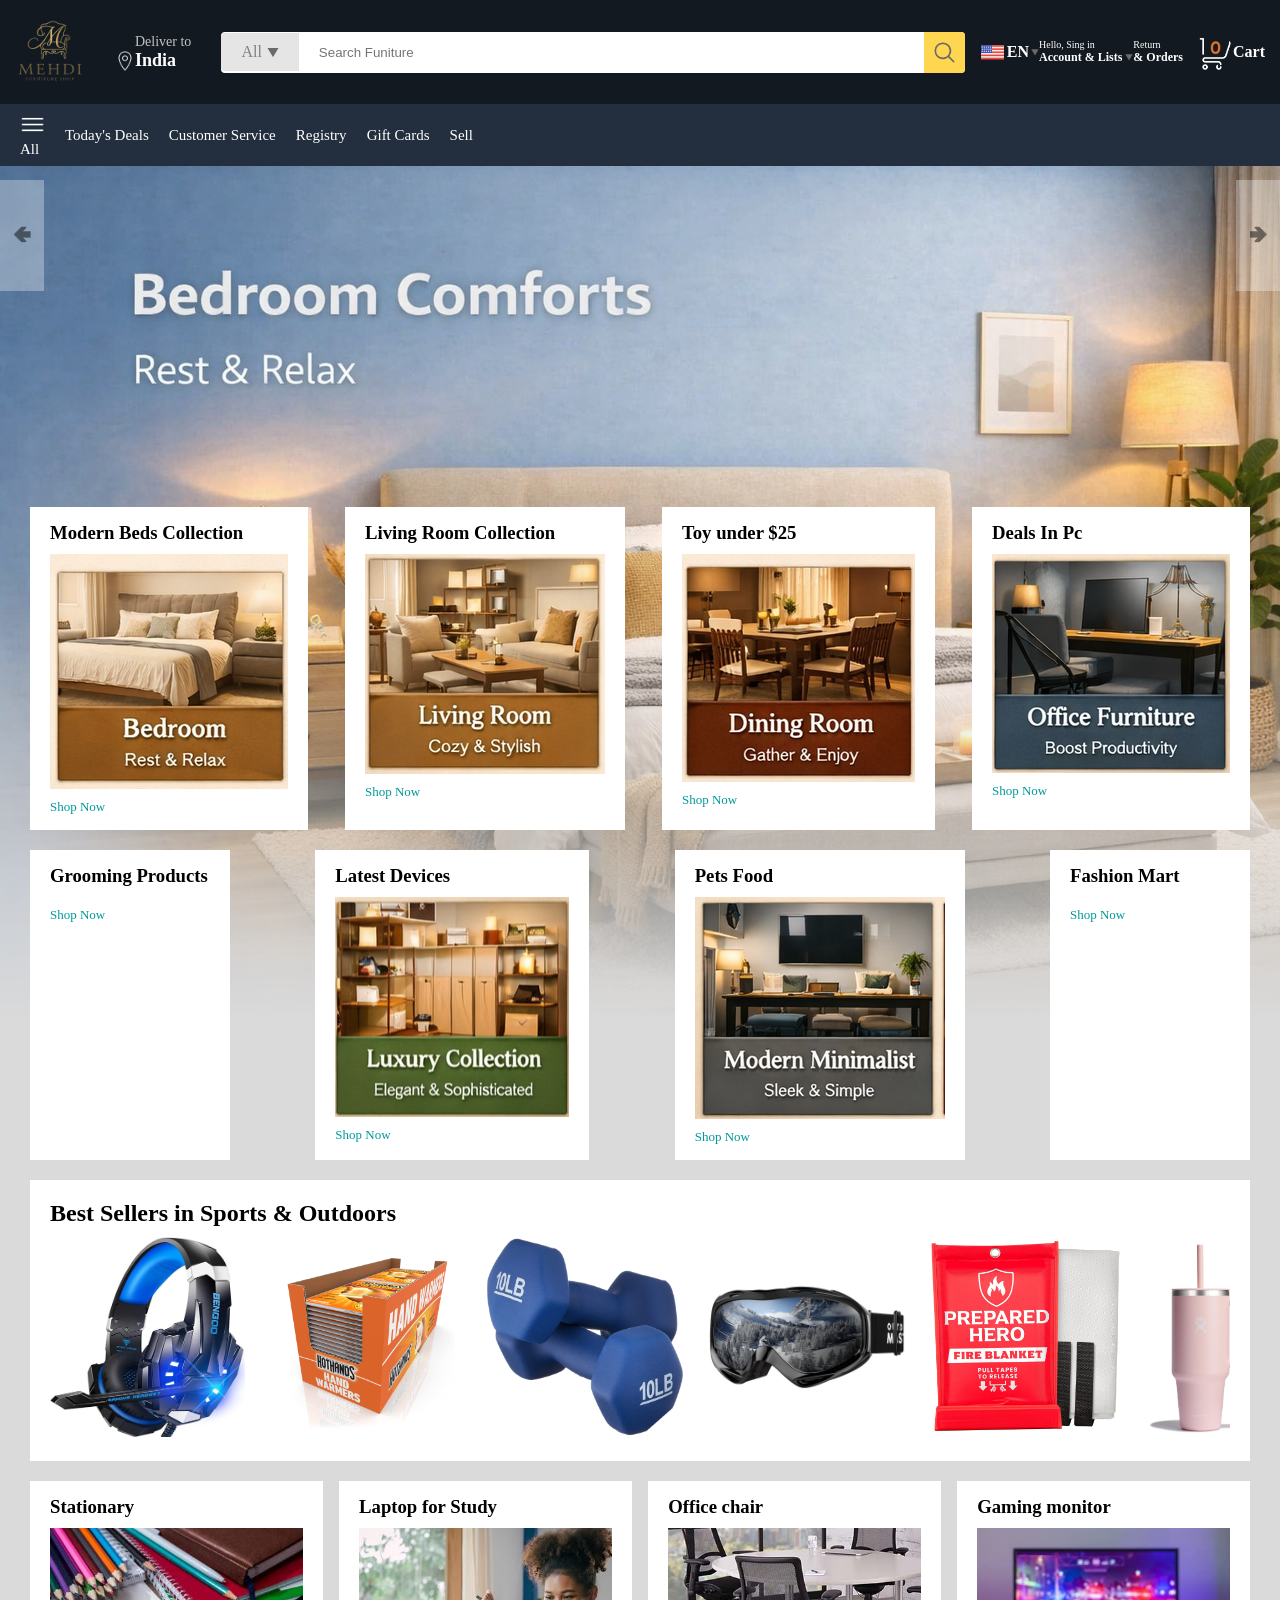
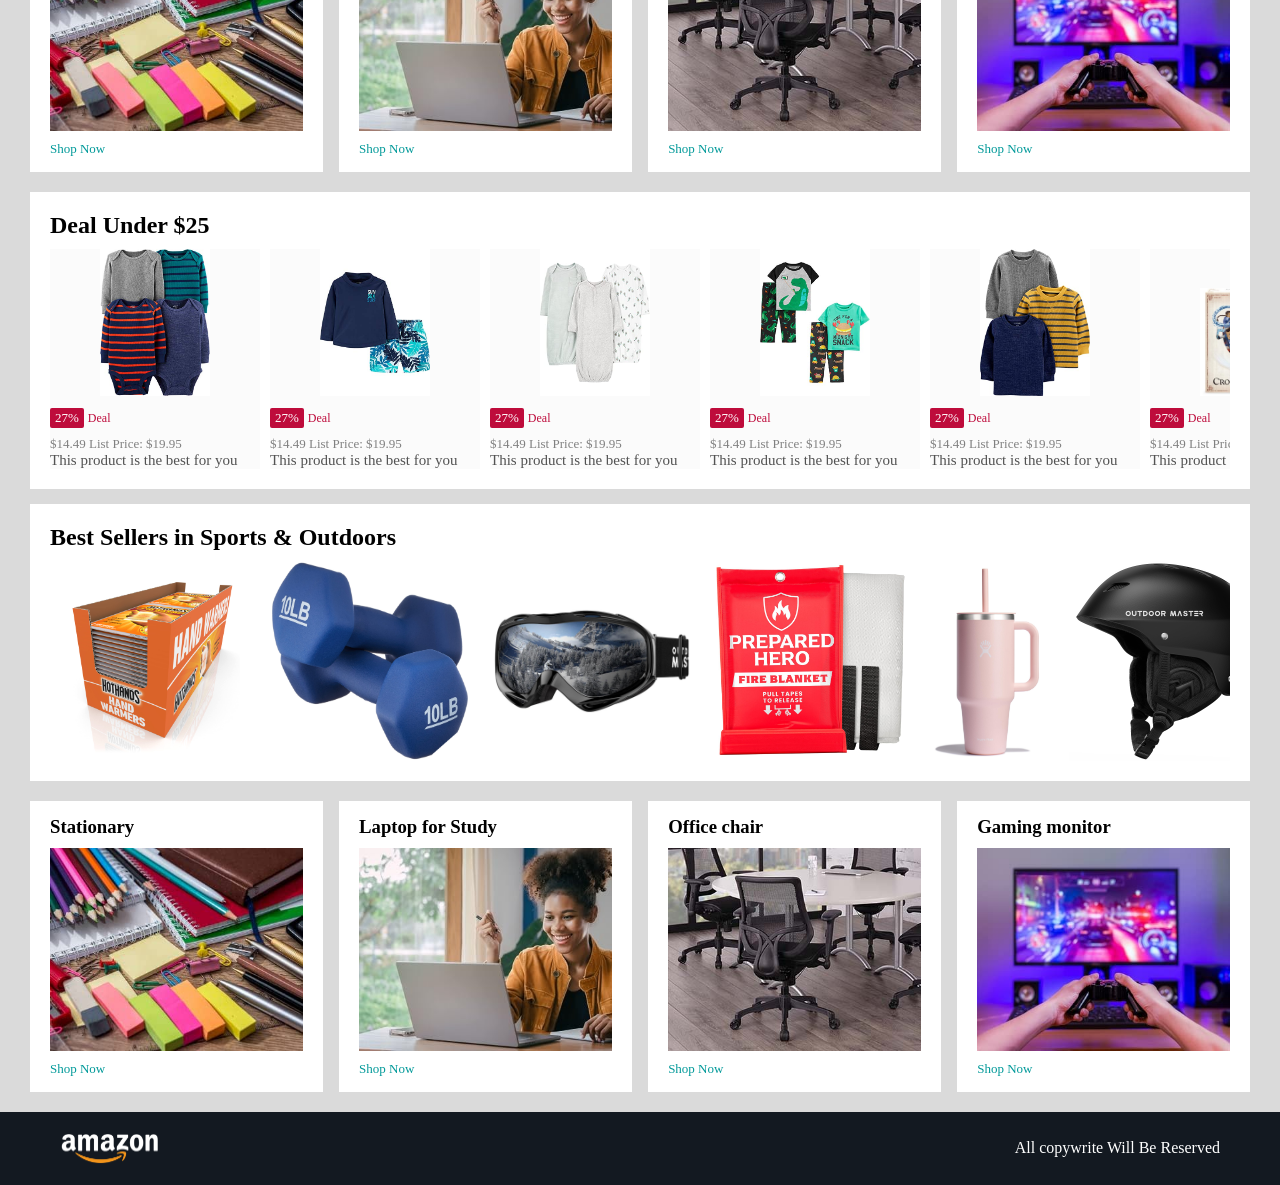
==== index.html @ 51e851e1 "first commit" ====
<!DOCTYPE html>
<html lang="en">
<head>
    <meta charset="UTF-8">
    <meta name="viewport" content="width=device-width, initial-scale=1.0">
    <title>Mehdi Funiture Shop</title>
    <link rel="stylesheet" href="style.css">

</head>
<body>

<nav>
    <a href="/"><img src="./Assets.Frondend/mehdi_furniture_logo_transparent-removebg-preview.png" width="100"></a>
    <div class="nav-country">
        <img src="./Assets/location_icon.png" height="20" alt="">
        <div>
            <p>Deliver to</p>
            <h1>India</h1>
        </div>               
    </div>
        <div class="nav-search">
            <div class="nav-search-category">
                <p>All</p>
                <img src="./Assets/dropdown_icon.png" height="12" alt="">
            </div>
            <input type="text" class="nav-search-input" placeholder="Search Funiture">
            <img src="./Assets/search_icon.png" class="nav-search-icon"  alt="">
        </div>
        <div class="nav-language">
            <img src="./Assets/us_flag.png"  width="25" alt="">
            <p>EN</p>
            <img src="./Assets/dropdown_icon.png" width="8px" alt="">
        </div>
        <div class="nav-text">
            <p>Hello, Sing in </p>
            <h1>Account & Lists <img src="./Assets/dropdown_icon.png" width="8px" alt=""></h1>

        </div>
        <div class="nav-text">
            <p>Return </p>
            <h1>& Orders </h1>

        </div>
        <a href="" class="nav-cart">
            <img src="./Assets/cart_icon.png" width="35px" alt="">
            <h4>Cart</h4>

        </a>
</nav>
<div class="nav-bottom">
    <div>
        <img src="./Assets/menu_icon.png" width="25px" alt="">
        <p>All</p>
    </div>
    <p>Today's Deals</p>
    <p>Customer Service</p>
    <p>Registry</p>
    <p>Gift Cards</p>
    <p>Sell</p>

</div>
<div class="header-slider">
    <a href="#" class="control-prev">&#129144;</a>
    <a href="#" class="control-next">&#129146;</a>
    <ul>

        <img src="./Assets.Frondend/bedroom.jpg" class="header-img" alt="">
        <img src="./Assets/Livingroom.jpg" class="header-img" alt=""> 
        <img src="./Assets.Frondend/New Arrivel.png" class="header-img" alt=""> 
        <img src="./Assets.Frondend/Office Must Have.png" class="header-img" alt=""> 
        <img src="./Assets.Frondend/Outdoor Living.png" class="header-img" alt=""> 
        <img src="./Assets.Frondend/festival Favorite.png" class="header-img" alt="">   

    </ul>
</div>
<div class="box-row header-box">
    <div class="box-col">
        <h3>Modern Beds Collection</h3>
        <img src="./Assets.Frondend/Bed Room.png" alt="">
        <a href="/">Shop Now</a>
    </div>
    <div class="box-col">
        <h3>Living Room Collection</h3>
        <img src="./Assets.Frondend/catogry-1.png" alt="">
        <a href="/">Shop Now</a>
    </div>
    <div class="box-col">
        <h3>Toy under $25</h3>
        <img src="./Assets.Frondend/dinning Room.png" alt="">
        <a href="/">Shop Now</a>
    </div>
    <div class="box-col">
        <h3>Deals In Pc</h3>
        <img src="./Assets.Frondend/Office Funiture.png" alt="">
        <a href="/">Shop Now</a>
    </div>
</div>

<div class="box-row">
    <div class="box-col">
        <h3>Grooming Products</h3>
        <img src="./Assets.Frondend/festival Favorite.png" alt="">
        <a href="/">Shop Now</a>
    </div>
    <div class="box-col">
        <h3>Latest Devices</h3>
        <img src="./Assets.Frondend/Luxury Collection.png" alt="">
        <a href="/">Shop Now</a>
    </div>
    <div class="box-col">
        <h3>Pets Food</h3>
        <img src="./Assets.Frondend/Tv unite.png" alt="">
        <a href="/">Shop Now</a>
    </div>
    <div class="box-col">
        <h3>Fashion Mart</h3>
        <img src="./Assets.Frondend/Outdoor Living.png" alt="">
        <a href="/">Shop Now</a>
    </div>
</div>

<div class="product-slider">
    <h2>Best Sellers in Sports & Outdoors</h2>
    <div class="products">
        <a href="product.html">
        <img src="./Assets/product_img.jpg" alt=""></a>
        <img src="./Assets/product1-1.jpg" alt="">
        <img src="./Assets/product1-2.jpg" alt="">
        <img src="./Assets/product1-3.jpg" alt="">
        <img src="./Assets/product1-4.jpg" alt="">
        <img src="./Assets/product1-5.jpg" alt="">
        <img src="./Assets/product1-6.jpg" alt="">
        <img src="./Assets/product1-7.jpg" alt="">
        <img src="./Assets/product1-8.jpg" alt="">
        <img src="./Assets/product1-9.jpg" alt="">
        <img src="./Assets/product1-10.jpg" alt="">
    </div>
</div>

<div class="box-row">
    <div class="box-col">
        <h3>Stationary</h3>
        <img src="./Assets/box3-1.jpg" alt="">
        <a href="/">Shop Now</a>
    </div>
    <div class="box-col">
        <h3>Laptop for Study</h3>
        <img src="./Assets/box3-2.jpg" alt="">
        <a href="/">Shop Now</a>
    </div>
    <div class="box-col">
        <h3>Office chair</h3>
        <img src="./Assets/box3-3.jpg" alt="">
        <a href="/">Shop Now</a>
    </div>
    <div class="box-col">
        <h3>Gaming monitor</h3>
        <img src="./Assets/box3-4.jpg" alt="">
        <a href="/">Shop Now</a>
    </div>
</div>

<div class="products-slider-with-price">
    <h2>Deal Under $25</h2>
    <div class="products">
        <div class="products-card">
            <div class="product-img-container">
                <img src="./Assets/product2-1.jpg" alt="">
            </div>
            <div class="product-offer">
                <p>27%</p> <span>Deal</span>
            </div>
            <p class="product-price">$<span>14.49</span> List Price: $19.95</p>
            <h4>This product is the best for you</h4>
        </div>
         <div class="products-card">
            <div class="product-img-container">
                <img src="./Assets/product2-2.jpg" alt="">
            </div>
            <div class="product-offer">
                <p>27%</p> <span>Deal</span>
            </div>
            <p class="product-price">$<span>14.49</span> List Price: $19.95</p>
            <h4>This product is the best for you</h4>
        </div>
         <div class="products-card">
            <div class="product-img-container">
                <img src="./Assets/product2-3.jpg" alt="">
            </div>
            <div class="product-offer">
                <p>27%</p> <span>Deal</span>
            </div>
            <p class="product-price">$<span>14.49</span> List Price: $19.95</p>
            <h4>This product is the best for you</h4>
        </div>
         <div class="products-card">
            <div class="product-img-container">
                <img src="./Assets/product2-4.jpg" alt="">
            </div>
            <div class="product-offer">
                <p>27%</p> <span>Deal</span>
            </div>
            <p class="product-price">$<span>14.49</span> List Price: $19.95</p>
            <h4>This product is the best for you</h4>
        </div>
         <div class="products-card">
            <div class="product-img-container">
                <img src="./Assets/product2-5.jpg" alt="">
            </div>
            <div class="product-offer">
                <p>27%</p> <span>Deal</span>
            </div>
            <p class="product-price">$<span>14.49</span> List Price: $19.95</p>
            <h4>This product is the best for you</h4>
        </div>
         <div class="products-card">
            <div class="product-img-container">
                <img src="./Assets/product2-6.jpg" alt="">
            </div>
            <div class="product-offer">
                <p>27%</p> <span>Deal</span>
            </div>
            <p class="product-price">$<span>14.49</span> List Price: $19.95</p>
            <h4>This product is the best for you</h4>
        </div>
         <div class="products-card">
            <div class="product-img-container">
                <img src="./Assets/product2-7.jpg" alt="">
            </div>
            <div class="product-offer">
                <p>27%</p> <span>Deal</span>
            </div>
            <p class="product-price">$<span>14.49</span> List Price: $19.95</p>
            <h4>This product is the best for you</h4>
        </div>
         <div class="products-card">
            <div class="product-img-container">
                <img src="./Assets/product2-8.jpg" alt="">
            </div>
            <div class="product-offer">
                <p>27%</p> <span>Deal</span>
            </div>
            <p class="product-price">$<span>14.49</span> List Price: $19.95</p>
            <h4>This product is the best for you</h4>
        </div>
         <div class="products-card">
            <div class="product-img-container">
                <img src="./Assets/product2-9.jpg" alt="">
            </div>
            <div class="product-offer">
                <p>27%</p> <span>Deal</span>
            </div>
            <p class="product-price">$<span>14.49</span> List Price: $19.95</p>
            <h4>This product is the best for you</h4>
        </div>
         <div class="products-card">
            <div class="product-img-container">
                <img src="./Assets/product2-10.jpg" alt="">
            </div>
            <div class="product-offer">
                <p>27%</p> <span>Deal</span>
            </div>
            <p class="product-price">$<span>14.49</span> List Price: $19.95</p>
            <h4>This product is the best for you</h4>
        </div>
         <div class="products-card">
            <div class="product-img-container">
                <img src="./Assets/product2-11.jpg" alt="">
            </div>
            <div class="product-offer">
                <p>27%</p> <span>Deal</span>
            </div>
            <p class="product-price">$<span>14.49</span> List Price: $19.95</p>
            <h4>This product is the best for you</h4>
        </div>
         <div class="products-card">
            <div class="product-img-container">
                <img src="./Assets/product2-12.jpg" alt="">
            </div>
            <div class="product-offer">
                <p>27%</p> <span>Deal</span>
            </div>
            <p class="product-price">$<span>14.49</span> List Price: $19.95</p>
            <h4>This product is the best for you</h4>
        </div>
    </div>
</div>
<div class="product-slider">
    <h2>Best Sellers in Sports & Outdoors</h2>
    <div class="products">
        <img src="./Assets/product1-1.jpg" alt="">
        <img src="./Assets/product1-2.jpg" alt="">
        <img src="./Assets/product1-3.jpg" alt="">
        <img src="./Assets/product1-4.jpg" alt="">
        <img src="./Assets/product1-5.jpg" alt="">
        <img src="./Assets/product1-6.jpg" alt="">
        <img src="./Assets/product1-7.jpg" alt="">
        <img src="./Assets/product1-8.jpg" alt="">
        <img src="./Assets/product1-9.jpg" alt="">
        <img src="./Assets/product1-10.jpg" alt="">
    </div>
</div>
<div class="box-row">
    <div class="box-col">
        <h3>Stationary</h3>
        <img src="./Assets/box3-1.jpg" alt="">
        <a href="/">Shop Now</a>
    </div>
    <div class="box-col">
        <h3>Laptop for Study</h3>
        <img src="./Assets/box3-2.jpg" alt="">
        <a href="/">Shop Now</a>
    </div>
    <div class="box-col">
        <h3>Office chair</h3>
        <img src="./Assets/box3-3.jpg" alt="">
        <a href="/">Shop Now</a>
    </div>
    <div class="box-col">
        <h3>Gaming monitor</h3>
        <img src="./Assets/box3-4.jpg" alt="">
        <a href="/">Shop Now</a>
    </div>
</div>
<footer>
    <img src="./Assets/amazon_logo.png" width="100" alt="">
    <p>All copywrite Will Be Reserved</p>
</footer>
<script src="script.js"></script>
</body>
</html>
---- style.css ----
*{
    padding: 0;
    margin: 0;
    box-sizing: border-box;

}
body{
    background: #dadada;

}
a{
    text-decoration: none;
    

}
nav{
    display: flex;
    align-items: center;
    justify-content: space-between;
    background: #131921;
    padding: 0%;
    color: white;
}
.nav-country{
    display: flex;
    align-items: end;
    margin: 15px;
    font-size: 14px;
    color: #c4c4c4;
}
.nav-country h1{
    font-size: 18px;
    color: #fff;
    font-weight: 600;
}
.nav-search{
    flex: 1;
    display: flex;
    align-items: center;
    background: #fff;
    color: gray;
    border-radius: 4px;
    max-width: 1000px;
    margin-left: 15px;

}
.nav-search-category{
    display: flex;
    align-items: center;
    padding: 10px 20px;
    gap: 5px;
    background: #e5e5e5;
    border-radius: 4px 0px 0px 4px;

}
.nav-search-input{
    border: none;
    outline: none;
    padding-left: 20px;
    width: 100%;

}
.nav-search-icon{
    max-width: 41px;
    padding: 8px;
    background: #ffd64f;
    border-radius: 0px 4px 4px 0px;


}
.nav-language{
    display: flex;
    align-items: center;
    gap: 2px;
    font-weight: 600;
    margin-left: 15px;

}
.navtext{
    margin-left: 15px;

}
.nav-text p{
    font-size: 10px;                     

}
.nav-text h1{
    font-size: 12px;
}
.nav-cart{
    display: flex;
    align-items: center;
    margin: 0px 15px;
    color: white;

}
.nav-bottom{
    display: flex;
    align-items: center;
    gap: 20px;
    padding: 8px 20px;
    background: #232f3e;
    color: #fff;
    font-size: 15px;
}
.header-slider ul{
    display: flex;
    overflow-y: hidden;
}
.header-img{
    max-width: 100%;
    mask-image: linear-gradient(to bottom, #000000 50%, transparent 100%);

}
.header-slider a{
    position: absolute;
    top: 20%;
    z-index: 1;
    padding: 5vh 1vw;
    background: #ffffff4f;
    color: #0000007b;
    text-decoration: none;
    font-weight: 600;
    font-size: 18px;
    cursor: pointer;
    
}
.control-next{
    right: 0;
}
.box-row{
    display: flex;
    flex-wrap: wrap;
    row-gap: 20px;
    justify-content: space-between;
    margin: 20px 30px;
}
.box-col{
    display: flex;
    flex-direction: column;
    gap: 10px;
    padding: 15px 20px;
    background: #fff;
    max-width: 24%;
    min-width: 200px;
    z-index: 1;
}
.box-col a {
    font-size: 13px;
    color: #009999;
    font-weight: 500;

}
.header-box{
    margin-top: -40vw;
}
.product-slider{
    background: #fff;
    margin: 0 30px;
    padding: 20px;
    margin-bottom: 15px;

}
.product-slider .products{
    display: flex;
    overflow-x: auto;
    gap: 20px;
    margin-top: 10px;

}
.product-slider .products img{
    max-width: 200px;
    max-height: 200px;
}
.product-slider .products::-webkit-scrollbar{
    display: none;
    
}
.product-slider-with-price{
    BACKGROUND: #fff;
    margin: 0 30px;
    padding: 20px;
    margin-bottom: 15;
}
.product-slider-with-price .products{
    display: flex;
    overflow-x: auto;
    gap: 10px;
    margin-top: 10px;
}
.products-slider-with-price{
    background: #fff;
    margin: 0 30px;
    padding: 20px;
    margin-bottom: 15px;
}
.products-slider-with-price .products{
    display: flex;
    overflow-x: auto;
    gap:10px;
    margin-top: 10px;
}
.products-slider-with-price .products::-webkit-scrollbar{
    display: none;
}
.products-card{
    display: flex;
    flex-direction: column;
    justify-content: end;
    min-width: 210px;
    background: #fbfbfb;
}
.products-card img{
    width: 110px;
    margin: 0 50px;
}
.product-offer p{
    background: #be0b3b;
    color: #fff;
    display: inline-block;
    padding: 2px 5px;
    border-radius: 2px;
    margin: 8px 0;
    font-size: 13px;
}
.product-offer span{
    color: #be0b3b;
    font-weight: 500;
    font-size: 12px;
}
.product-price{
    color: gray;
    font-size: 13px;
}
.products-card h4{
    color: #525252;
    font-size: 15px;
    font-weight: 400;
}
footer{
    display: flex;
    justify-content: space-between;
    align-items: center;
    color: #fff;
    background: #131921;
    padding: 20px 60px;
}
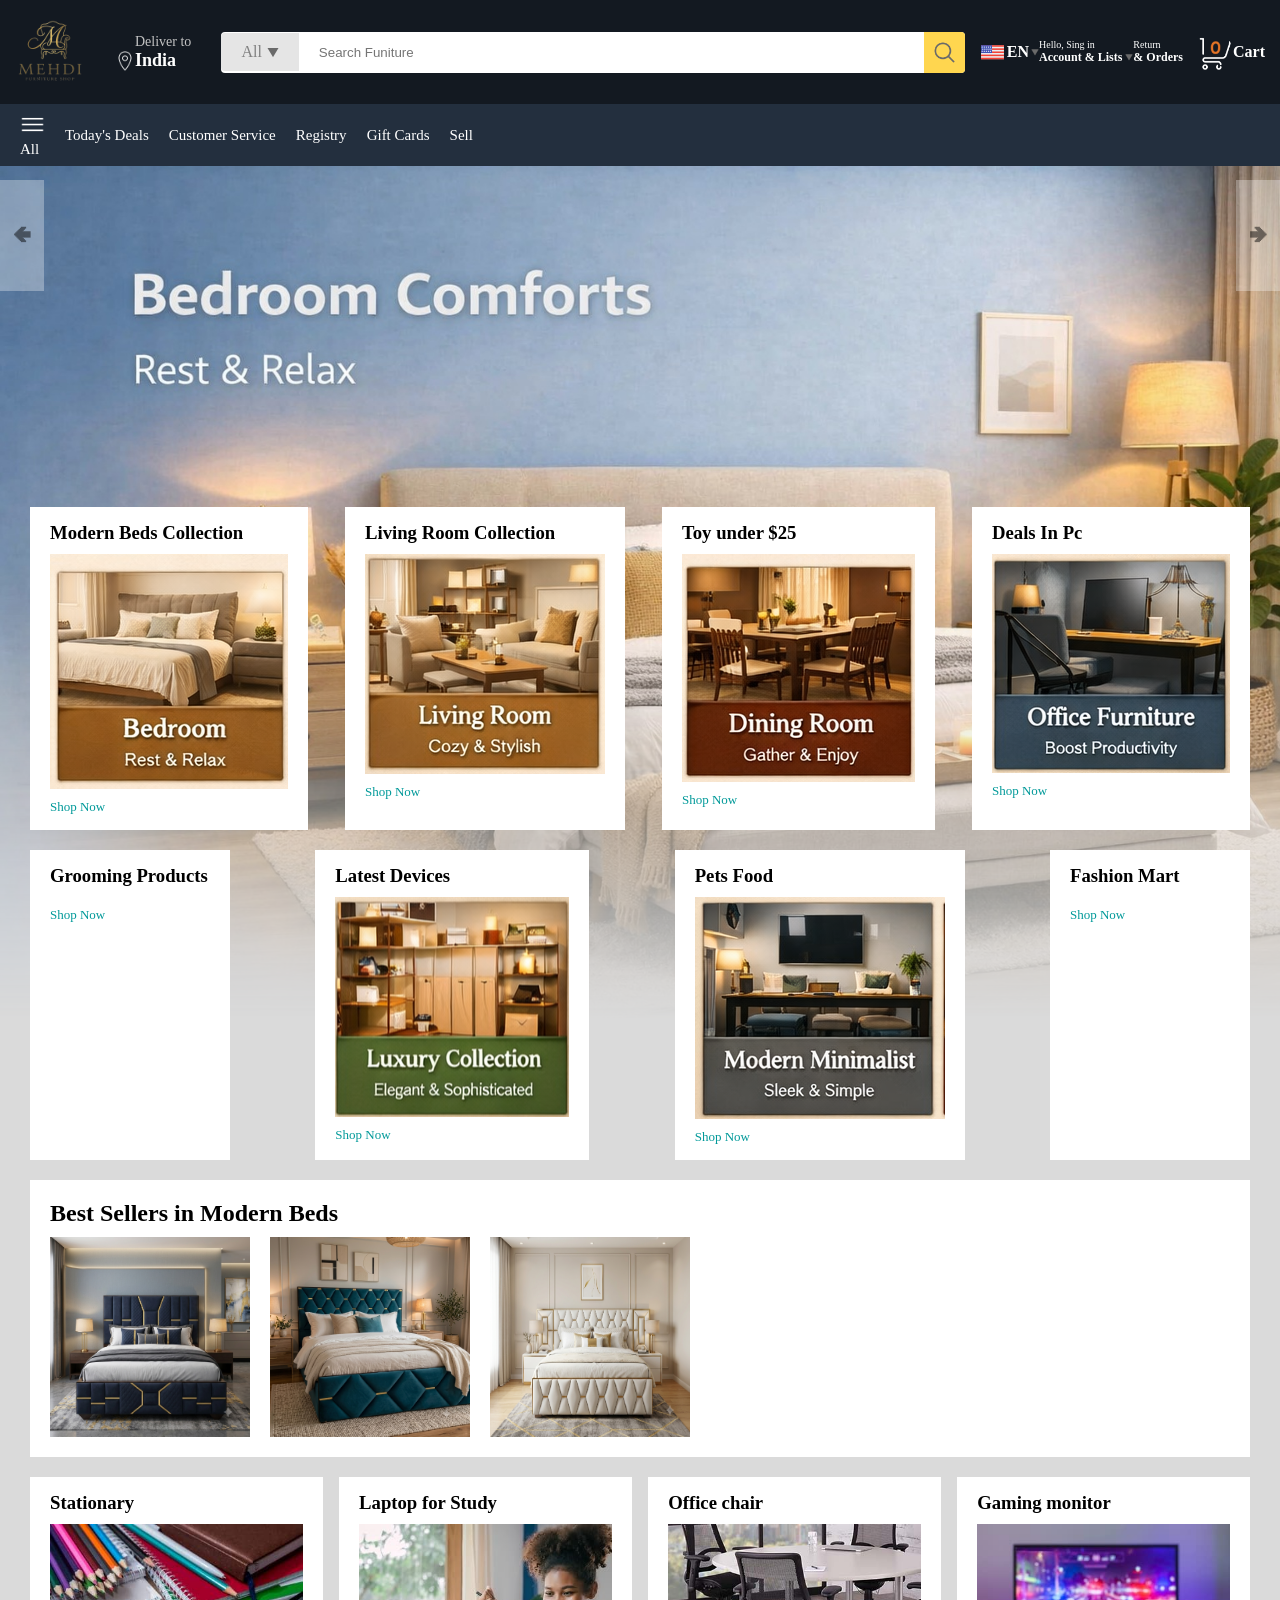
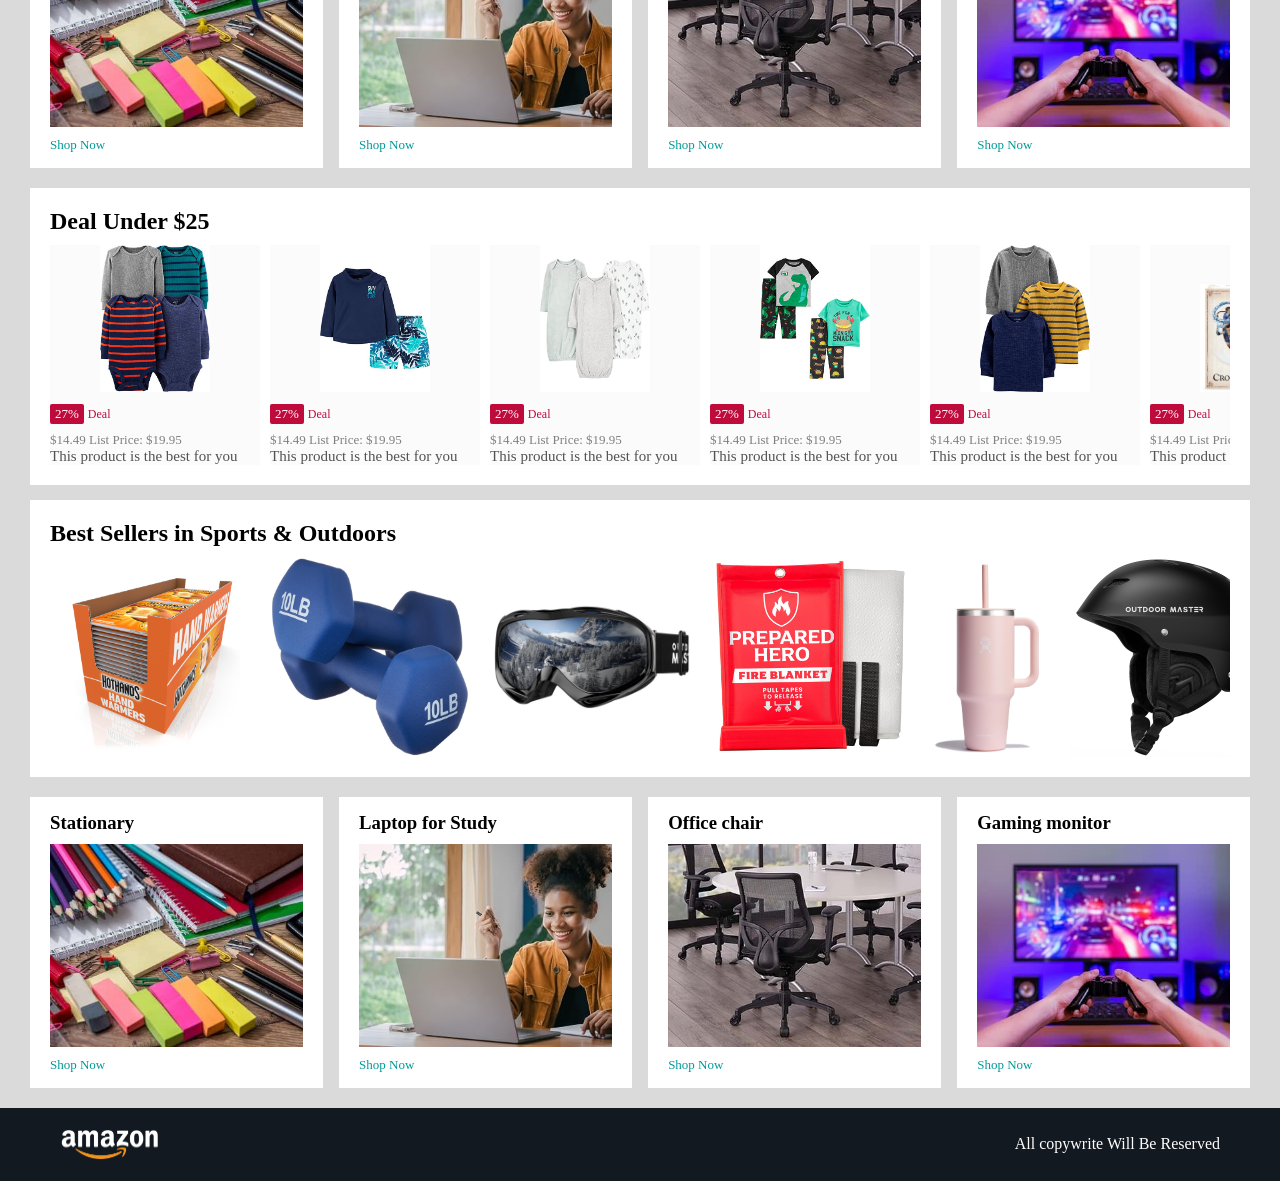
==== commit a1e0dd2b: "IMAGES ARE CLICKABLE NOW" ====
--- a/index.html
+++ b/index.html
@@ -74,22 +74,22 @@
     </ul>
 </div>
 <div class="box-row header-box">
-    <div class="box-col">
+    <div class="box-col" onclick="window.location.href='category.html?type=beds'">
         <h3>Modern Beds Collection</h3>
         <img src="./Assets.Frondend/Bed Room.png" alt="">
         <a href="/">Shop Now</a>
     </div>
-    <div class="box-col">
+    <div class="box-col" onclick="window.location.href='category.html?type=beds'">
         <h3>Living Room Collection</h3>
         <img src="./Assets.Frondend/catogry-1.png" alt="">
         <a href="/">Shop Now</a>
     </div>
-    <div class="box-col">
+    <div class="box-col" onclick="window.location.href='category.html?type=beds'">
         <h3>Toy under $25</h3>
         <img src="./Assets.Frondend/dinning Room.png" alt="">
         <a href="/">Shop Now</a>
     </div>
-    <div class="box-col">
+    <div class="box-col" onclick="window.location.href='category.html?type=beds'">
         <h3>Deals In Pc</h3>
         <img src="./Assets.Frondend/Office Funiture.png" alt="">
         <a href="/">Shop Now</a>
@@ -97,22 +97,22 @@
 </div>
 
 <div class="box-row">
-    <div class="box-col">
+    <div class="box-col" onclick="window.location.href='category.html?type=beds'">
         <h3>Grooming Products</h3>
         <img src="./Assets.Frondend/festival Favorite.png" alt="">
         <a href="/">Shop Now</a>
     </div>
-    <div class="box-col">
+    <div class="box-col" onclick="window.location.href='category.html?type=sofas'">
         <h3>Latest Devices</h3>
         <img src="./Assets.Frondend/Luxury Collection.png" alt="">
         <a href="/">Shop Now</a>
     </div>
-    <div class="box-col">
+    <div class="box-col" onclick="window.location.href='category.html?type=tables'">
         <h3>Pets Food</h3>
         <img src="./Assets.Frondend/Tv unite.png" alt="">
         <a href="/">Shop Now</a>
     </div>
-    <div class="box-col">
+    <div class="box-col" onclick="window.location.href='category.html?type=tables'">
         <h3>Fashion Mart</h3>
         <img src="./Assets.Frondend/Outdoor Living.png" alt="">
         <a href="/">Shop Now</a>
@@ -120,40 +120,52 @@
 </div>
 
 <div class="product-slider">
-    <h2>Best Sellers in Sports & Outdoors</h2>
-    <div class="products">
-        <a href="product.html">
-        <img src="./Assets/product_img.jpg" alt=""></a>
-        <img src="./Assets/product1-1.jpg" alt="">
-        <img src="./Assets/product1-2.jpg" alt="">
-        <img src="./Assets/product1-3.jpg" alt="">
-        <img src="./Assets/product1-4.jpg" alt="">
-        <img src="./Assets/product1-5.jpg" alt="">
-        <img src="./Assets/product1-6.jpg" alt="">
-        <img src="./Assets/product1-7.jpg" alt="">
-        <img src="./Assets/product1-8.jpg" alt="">
-        <img src="./Assets/product1-9.jpg" alt="">
-        <img src="./Assets/product1-10.jpg" alt="">
-    </div>
-</div>
+  <h2>Best Sellers in Modern Beds</h2>
+  <div class="products" id="products"></div>
+</div>
+<script>
+  const productContainer = document.getElementById("products");
+
+  const images = [
+    { file: "1788022333424 (1).png", category: "beds" },
+    { file: "1788022608166 (1).png", category: "sofas" },
+    { file: "1788022795597 (1).png", category: "tables" }
+  ];
+
+  const folderPath = "./Funiture.Assets/Bed Album/";
+
+  images.forEach((item, index) => {
+    const img = document.createElement("img");
+    img.src = folderPath + item.file;   // ✅ use item.file
+    img.alt = `Product ${index + 1}`;
+
+    // 👇 make it clickable to open category.html
+    img.addEventListener("click", () => {
+      window.location.href = `category.html?type=${item.category}`;
+    });
+
+    productContainer.appendChild(img);
+  });
+</script>
+
 
 <div class="box-row">
-    <div class="box-col">
+    <div class="box-col" onclick="window.location.href='category.html?type=beds'">
         <h3>Stationary</h3>
         <img src="./Assets/box3-1.jpg" alt="">
         <a href="/">Shop Now</a>
     </div>
-    <div class="box-col">
+    <div class="box-col" onclick="window.location.href='category.html?type=sofas'">
         <h3>Laptop for Study</h3>
         <img src="./Assets/box3-2.jpg" alt="">
         <a href="/">Shop Now</a>
     </div>
-    <div class="box-col">
+    <div class="box-col" onclick="window.location.href='category.html?type=tables'">
         <h3>Office chair</h3>
         <img src="./Assets/box3-3.jpg" alt="">
         <a href="/">Shop Now</a>
     </div>
-    <div class="box-col">
+    <div class="box-col" onclick="window.location.href='category.html?type=tables'">
         <h3>Gaming monitor</h3>
         <img src="./Assets/box3-4.jpg" alt="">
         <a href="/">Shop Now</a>
@@ -165,76 +177,76 @@
     <div class="products">
         <div class="products-card">
             <div class="product-img-container">
-                <img src="./Assets/product2-1.jpg" alt="">
-            </div>
-            <div class="product-offer">
-                <p>27%</p> <span>Deal</span>
-            </div>
-            <p class="product-price">$<span>14.49</span> List Price: $19.95</p>
-            <h4>This product is the best for you</h4>
-        </div>
-         <div class="products-card">
-            <div class="product-img-container">
-                <img src="./Assets/product2-2.jpg" alt="">
-            </div>
-            <div class="product-offer">
-                <p>27%</p> <span>Deal</span>
-            </div>
-            <p class="product-price">$<span>14.49</span> List Price: $19.95</p>
-            <h4>This product is the best for you</h4>
-        </div>
-         <div class="products-card">
-            <div class="product-img-container">
-                <img src="./Assets/product2-3.jpg" alt="">
-            </div>
-            <div class="product-offer">
-                <p>27%</p> <span>Deal</span>
-            </div>
-            <p class="product-price">$<span>14.49</span> List Price: $19.95</p>
-            <h4>This product is the best for you</h4>
-        </div>
-         <div class="products-card">
-            <div class="product-img-container">
-                <img src="./Assets/product2-4.jpg" alt="">
-            </div>
-            <div class="product-offer">
-                <p>27%</p> <span>Deal</span>
-            </div>
-            <p class="product-price">$<span>14.49</span> List Price: $19.95</p>
-            <h4>This product is the best for you</h4>
-        </div>
-         <div class="products-card">
-            <div class="product-img-container">
-                <img src="./Assets/product2-5.jpg" alt="">
-            </div>
-            <div class="product-offer">
-                <p>27%</p> <span>Deal</span>
-            </div>
-            <p class="product-price">$<span>14.49</span> List Price: $19.95</p>
-            <h4>This product is the best for you</h4>
-        </div>
-         <div class="products-card">
-            <div class="product-img-container">
-                <img src="./Assets/product2-6.jpg" alt="">
-            </div>
-            <div class="product-offer">
-                <p>27%</p> <span>Deal</span>
-            </div>
-            <p class="product-price">$<span>14.49</span> List Price: $19.95</p>
-            <h4>This product is the best for you</h4>
-        </div>
-         <div class="products-card">
-            <div class="product-img-container">
-                <img src="./Assets/product2-7.jpg" alt="">
-            </div>
-            <div class="product-offer">
-                <p>27%</p> <span>Deal</span>
-            </div>
-            <p class="product-price">$<span>14.49</span> List Price: $19.95</p>
-            <h4>This product is the best for you</h4>
-        </div>
-         <div class="products-card">
-            <div class="product-img-container">
+                <img src="./Assets/product2-1.jpg" alt="" onclick="window.location.href='category.html?type=beds'">
+            </div>
+            <div class="product-offer">
+                <p>27%</p> <span>Deal</span>
+            </div>
+            <p class="product-price">$<span>14.49</span> List Price: $19.95</p>
+            <h4>This product is the best for you</h4>
+        </div>
+         <div class="products-card">
+            <div class="product-img-container"> 
+                <img src="./Assets/product2-2.jpg" alt="" onclick="window.location.href='category.html?type=sofas'">
+            </div>
+            <div class="product-offer">
+                <p>27%</p> <span>Deal</span>
+            </div>
+            <p class="product-price">$<span>14.49</span> List Price: $19.95</p>
+            <h4>This product is the best for you</h4>
+        </div>
+         <div class="products-card">
+            <div class="product-img-container">
+                <img src="./Assets/product2-3.jpg" alt="" onclick="window.location.href='category.html?type=tables'">
+            </div>
+            <div class="product-offer">
+                <p>27%</p> <span>Deal</span>
+            </div>
+            <p class="product-price">$<span>14.49</span> List Price: $19.95</p>
+            <h4>This product is the best for you</h4>
+        </div>
+         <div class="products-card">
+            <div class="product-img-container">
+                <img src="./Assets/product2-4.jpg" alt="" onclick="window.location.href='category.html?type=beds'">
+            </div>
+            <div class="product-offer">
+                <p>27%</p> <span>Deal</span>
+            </div>
+            <p class="product-price">$<span>14.49</span> List Price: $19.95</p>
+            <h4>This product is the best for you</h4>
+        </div>
+         <div class="products-card">
+            <div class="product-img-container">
+                <img src="./Assets/product2-5.jpg" alt="" onclick="window.location.href='category.html?type=sofas'">
+            </div>
+            <div class="product-offer">
+                <p>27%</p> <span>Deal</span>
+            </div>
+            <p class="product-price">$<span>14.49</span> List Price: $19.95</p>
+            <h4>This product is the best for you</h4>
+        </div>
+         <div class="products-card">
+            <div class="product-img-container">
+                <img src="./Assets/product2-6.jpg" alt="" onclick="window.location.href='category.html?type=tables'">
+            </div>
+            <div class="product-offer">
+                <p>27%</p> <span>Deal</span>
+            </div>
+            <p class="product-price">$<span>14.49</span> List Price: $19.95</p>
+            <h4>This product is the best for you</h4>
+        </div>
+         <div class="products-card">
+            <div class="product-img-container">
+                <img src="./Assets/product2-7.jpg" alt="" onclick="window.location.href='category.html?type=beds'">
+            </div>
+            <div class="product-offer">
+                <p>27%</p> <span>Deal</span>
+            </div>
+            <p class="product-price">$<span>14.49</span> List Price: $19.95</p>
+            <h4>This product is the best for you</h4>
+        </div>
+         <div class="products-card">
+            <div class="product-img-container" onclick="window.location.href='category.html?type=beds'">
                 <img src="./Assets/product2-8.jpg" alt="">
             </div>
             <div class="product-offer">
@@ -244,7 +256,7 @@
             <h4>This product is the best for you</h4>
         </div>
          <div class="products-card">
-            <div class="product-img-container">
+            <div class="product-img-container" onclick="window.location.href='category.html?type=sofas'">
                 <img src="./Assets/product2-9.jpg" alt="">
             </div>
             <div class="product-offer">
@@ -254,7 +266,7 @@
             <h4>This product is the best for you</h4>
         </div>
          <div class="products-card">
-            <div class="product-img-container">
+            <div class="product-img-container" onclick="window.location.href='category.html?type=tables'">
                 <img src="./Assets/product2-10.jpg" alt="">
             </div>
             <div class="product-offer">
@@ -264,7 +276,7 @@
             <h4>This product is the best for you</h4>
         </div>
          <div class="products-card">
-            <div class="product-img-container">
+            <div class="product-img-container" onclick="window.location.href='category.html?type=tables'">
                 <img src="./Assets/product2-11.jpg" alt="">
             </div>
             <div class="product-offer">
@@ -274,7 +286,7 @@
             <h4>This product is the best for you</h4>
         </div>
          <div class="products-card">
-            <div class="product-img-container">
+            <div class="product-img-container" onclick="window.location.href='category.html?type=tables'">
                 <img src="./Assets/product2-12.jpg" alt="">
             </div>
             <div class="product-offer">
@@ -288,35 +300,35 @@
 <div class="product-slider">
     <h2>Best Sellers in Sports & Outdoors</h2>
     <div class="products">
-        <img src="./Assets/product1-1.jpg" alt="">
-        <img src="./Assets/product1-2.jpg" alt="">
-        <img src="./Assets/product1-3.jpg" alt="">
-        <img src="./Assets/product1-4.jpg" alt="">
-        <img src="./Assets/product1-5.jpg" alt="">
-        <img src="./Assets/product1-6.jpg" alt="">
-        <img src="./Assets/product1-7.jpg" alt="">
-        <img src="./Assets/product1-8.jpg" alt="">
-        <img src="./Assets/product1-9.jpg" alt="">
-        <img src="./Assets/product1-10.jpg" alt="">
+        <img src="./Assets/product1-1.jpg" alt="" onclick="window.location.href='category.html?type=tables'">
+        <img src="./Assets/product1-2.jpg" alt="" onclick="window.location.href='category.html?type=tables'">
+        <img src="./Assets/product1-3.jpg" alt="" onclick="window.location.href='category.html?type=tables'">
+        <img src="./Assets/product1-4.jpg" alt="" onclick="window.location.href='category.html?type=tables'">
+        <img src="./Assets/product1-5.jpg" alt="" onclick="window.location.href='category.html?type=tables'">
+        <img src="./Assets/product1-6.jpg" alt="" onclick="window.location.href='category.html?type=tables'">
+        <img src="./Assets/product1-7.jpg" alt="" onclick="window.location.href='category.html?type=tables'">
+        <img src="./Assets/product1-8.jpg" alt="" onclick="window.location.href='category.html?type=tables'">
+        <img src="./Assets/product1-9.jpg" alt="" onclick="window.location.href='category.html?type=tables'">
+        <img src="./Assets/product1-10.jpg" alt="" onclick="window.location.href='category.html?type=tables'">
     </div>
 </div>
 <div class="box-row">
-    <div class="box-col">
+    <div class="box-col" onclick="window.location.href='category.html?type=beds'">
         <h3>Stationary</h3>
         <img src="./Assets/box3-1.jpg" alt="">
         <a href="/">Shop Now</a>
     </div>
-    <div class="box-col">
+    <div class="box-col" onclick="window.location.href='category.html?type=laptops'">
         <h3>Laptop for Study</h3>
         <img src="./Assets/box3-2.jpg" alt="">
         <a href="/">Shop Now</a>
     </div>
-    <div class="box-col">
+    <div class="box-col" onclick="window.location.href='category.html?type=office-chairs'">
         <h3>Office chair</h3>
         <img src="./Assets/box3-3.jpg" alt="">
         <a href="/">Shop Now</a>
     </div>
-    <div class="box-col">
+    <div class="box-col" onclick="window.location.href='category.html?type=gaming-monitors'">
         <h3>Gaming monitor</h3>
         <img src="./Assets/box3-4.jpg" alt="">
         <a href="/">Shop Now</a>
@@ -327,5 +339,14 @@
     <p>All copywrite Will Be Reserved</p>
 </footer>
 <script src="script.js"></script>
+
 </body>
-</html>+</html>
+
+
+
+
+
+
+
+
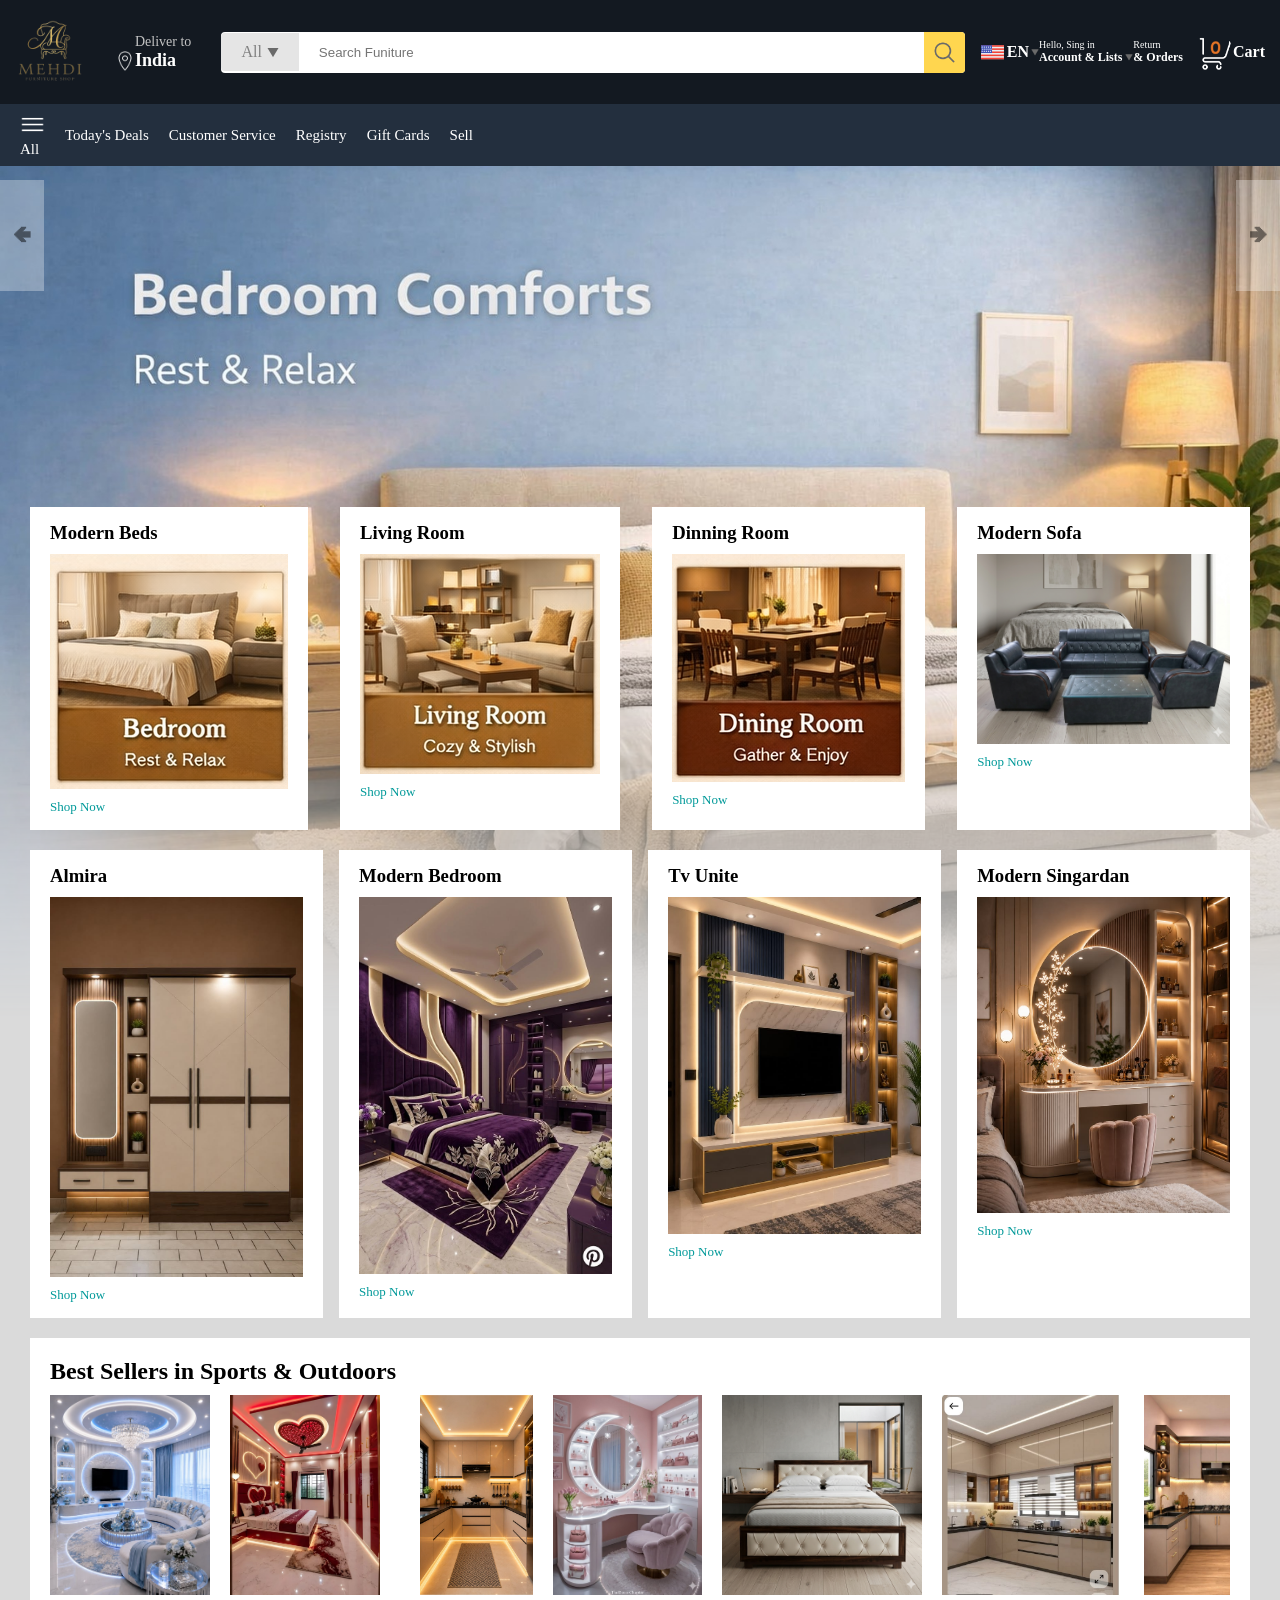
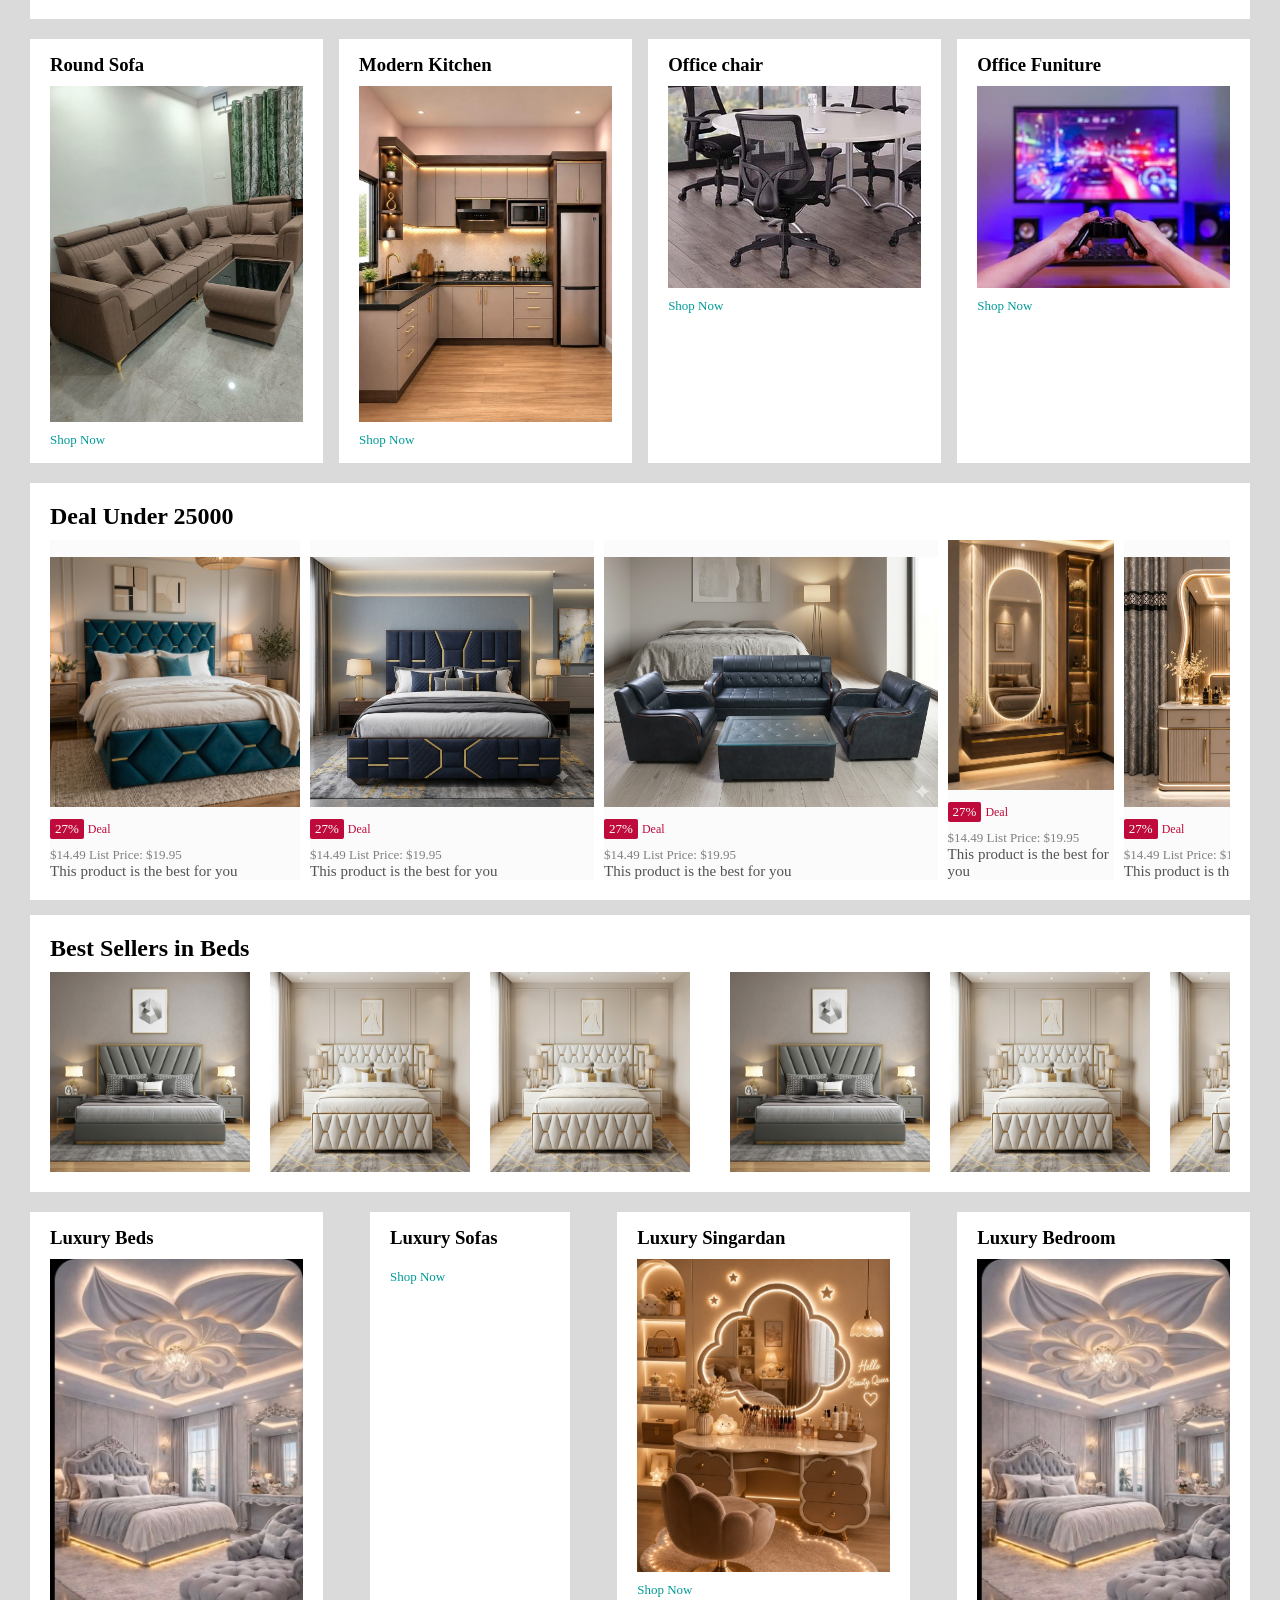
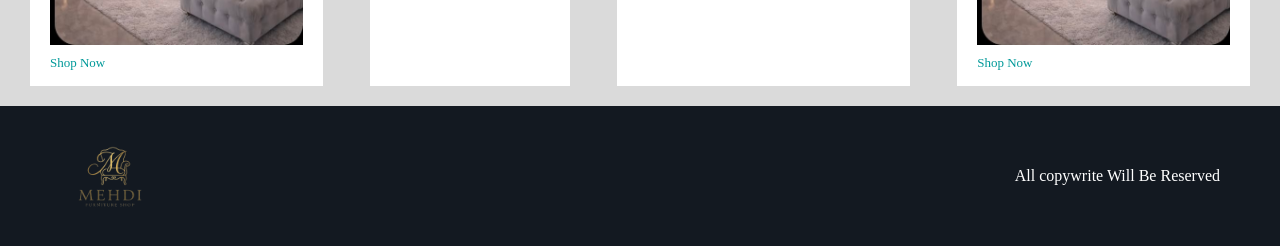
==== commit b4a4b6f7: "This is my third commite" ====
--- a/index.html
+++ b/index.html
@@ -41,6 +41,10 @@
             <h1>& Orders </h1>
 
         </div>
+        <a href="signin.html" class="mobie-user-icon" style="display:none">
+            <img src="./Assets/user.png" alt="">
+        </a>
+        
         <a href="" class="nav-cart">
             <img src="./Assets/cart_icon.png" width="35px" alt="">
             <h4>Cart</h4>
@@ -74,279 +78,261 @@
     </ul>
 </div>
 <div class="box-row header-box">
-    <div class="box-col" onclick="window.location.href='category.html?type=beds'">
-        <h3>Modern Beds Collection</h3>
+    <div class="box-col">
+        <h3>Modern Beds</h3>
         <img src="./Assets.Frondend/Bed Room.png" alt="">
         <a href="/">Shop Now</a>
     </div>
-    <div class="box-col" onclick="window.location.href='category.html?type=beds'">
-        <h3>Living Room Collection</h3>
+    <div class="box-col">
+        <h3>Living Room </h3>
         <img src="./Assets.Frondend/catogry-1.png" alt="">
         <a href="/">Shop Now</a>
     </div>
-    <div class="box-col" onclick="window.location.href='category.html?type=beds'">
-        <h3>Toy under $25</h3>
+    <div class="box-col">
+        <h3>Dinning Room </h3>
         <img src="./Assets.Frondend/dinning Room.png" alt="">
         <a href="/">Shop Now</a>
     </div>
-    <div class="box-col" onclick="window.location.href='category.html?type=beds'">
-        <h3>Deals In Pc</h3>
-        <img src="./Assets.Frondend/Office Funiture.png" alt="">
+    <div class="box-col">
+        <h3>Modern Sofa </h3>
+        <img src="Funiture.Assets/Sofa/image_c493860e.png" alt="">
         <a href="/">Shop Now</a>
     </div>
 </div>
 
 <div class="box-row">
-    <div class="box-col" onclick="window.location.href='category.html?type=beds'">
-        <h3>Grooming Products</h3>
-        <img src="./Assets.Frondend/festival Favorite.png" alt="">
-        <a href="/">Shop Now</a>
-    </div>
-    <div class="box-col" onclick="window.location.href='category.html?type=sofas'">
-        <h3>Latest Devices</h3>
-        <img src="./Assets.Frondend/Luxury Collection.png" alt="">
-        <a href="/">Shop Now</a>
-    </div>
-    <div class="box-col" onclick="window.location.href='category.html?type=tables'">
-        <h3>Pets Food</h3>
-        <img src="./Assets.Frondend/Tv unite.png" alt="">
-        <a href="/">Shop Now</a>
-    </div>
-    <div class="box-col" onclick="window.location.href='category.html?type=tables'">
-        <h3>Fashion Mart</h3>
-        <img src="./Assets.Frondend/Outdoor Living.png" alt="">
-        <a href="/">Shop Now</a>
-    </div>
-</div>
-
-<div class="product-slider">
-  <h2>Best Sellers in Modern Beds</h2>
-  <div class="products" id="products"></div>
-</div>
-<script>
-  const productContainer = document.getElementById("products");
-
-  const images = [
-    { file: "1788022333424 (1).png", category: "beds" },
-    { file: "1788022608166 (1).png", category: "sofas" },
-    { file: "1788022795597 (1).png", category: "tables" }
-  ];
-
-  const folderPath = "./Funiture.Assets/Bed Album/";
-
-  images.forEach((item, index) => {
-    const img = document.createElement("img");
-    img.src = folderPath + item.file;   // ✅ use item.file
-    img.alt = `Product ${index + 1}`;
-
-    // 👇 make it clickable to open category.html
-    img.addEventListener("click", () => {
-      window.location.href = `category.html?type=${item.category}`;
-    });
-
-    productContainer.appendChild(img);
-  });
-</script>
-
-
-<div class="box-row">
-    <div class="box-col" onclick="window.location.href='category.html?type=beds'">
-        <h3>Stationary</h3>
-        <img src="./Assets/box3-1.jpg" alt="">
-        <a href="/">Shop Now</a>
-    </div>
-    <div class="box-col" onclick="window.location.href='category.html?type=sofas'">
-        <h3>Laptop for Study</h3>
-        <img src="./Assets/box3-2.jpg" alt="">
-        <a href="/">Shop Now</a>
-    </div>
-    <div class="box-col" onclick="window.location.href='category.html?type=tables'">
-        <h3>Office chair</h3>
-        <img src="./Assets/box3-3.jpg" alt="">
-        <a href="/">Shop Now</a>
-    </div>
-    <div class="box-col" onclick="window.location.href='category.html?type=tables'">
-        <h3>Gaming monitor</h3>
-        <img src="./Assets/box3-4.jpg" alt="">
-        <a href="/">Shop Now</a>
-    </div>
-</div>
-
-<div class="products-slider-with-price">
-    <h2>Deal Under $25</h2>
-    <div class="products">
-        <div class="products-card">
-            <div class="product-img-container">
-                <img src="./Assets/product2-1.jpg" alt="" onclick="window.location.href='category.html?type=beds'">
-            </div>
-            <div class="product-offer">
-                <p>27%</p> <span>Deal</span>
-            </div>
-            <p class="product-price">$<span>14.49</span> List Price: $19.95</p>
-            <h4>This product is the best for you</h4>
-        </div>
-         <div class="products-card">
-            <div class="product-img-container"> 
-                <img src="./Assets/product2-2.jpg" alt="" onclick="window.location.href='category.html?type=sofas'">
-            </div>
-            <div class="product-offer">
-                <p>27%</p> <span>Deal</span>
-            </div>
-            <p class="product-price">$<span>14.49</span> List Price: $19.95</p>
-            <h4>This product is the best for you</h4>
-        </div>
-         <div class="products-card">
-            <div class="product-img-container">
-                <img src="./Assets/product2-3.jpg" alt="" onclick="window.location.href='category.html?type=tables'">
-            </div>
-            <div class="product-offer">
-                <p>27%</p> <span>Deal</span>
-            </div>
-            <p class="product-price">$<span>14.49</span> List Price: $19.95</p>
-            <h4>This product is the best for you</h4>
-        </div>
-         <div class="products-card">
-            <div class="product-img-container">
-                <img src="./Assets/product2-4.jpg" alt="" onclick="window.location.href='category.html?type=beds'">
-            </div>
-            <div class="product-offer">
-                <p>27%</p> <span>Deal</span>
-            </div>
-            <p class="product-price">$<span>14.49</span> List Price: $19.95</p>
-            <h4>This product is the best for you</h4>
-        </div>
-         <div class="products-card">
-            <div class="product-img-container">
-                <img src="./Assets/product2-5.jpg" alt="" onclick="window.location.href='category.html?type=sofas'">
-            </div>
-            <div class="product-offer">
-                <p>27%</p> <span>Deal</span>
-            </div>
-            <p class="product-price">$<span>14.49</span> List Price: $19.95</p>
-            <h4>This product is the best for you</h4>
-        </div>
-         <div class="products-card">
-            <div class="product-img-container">
-                <img src="./Assets/product2-6.jpg" alt="" onclick="window.location.href='category.html?type=tables'">
-            </div>
-            <div class="product-offer">
-                <p>27%</p> <span>Deal</span>
-            </div>
-            <p class="product-price">$<span>14.49</span> List Price: $19.95</p>
-            <h4>This product is the best for you</h4>
-        </div>
-         <div class="products-card">
-            <div class="product-img-container">
-                <img src="./Assets/product2-7.jpg" alt="" onclick="window.location.href='category.html?type=beds'">
-            </div>
-            <div class="product-offer">
-                <p>27%</p> <span>Deal</span>
-            </div>
-            <p class="product-price">$<span>14.49</span> List Price: $19.95</p>
-            <h4>This product is the best for you</h4>
-        </div>
-         <div class="products-card">
-            <div class="product-img-container" onclick="window.location.href='category.html?type=beds'">
-                <img src="./Assets/product2-8.jpg" alt="">
-            </div>
-            <div class="product-offer">
-                <p>27%</p> <span>Deal</span>
-            </div>
-            <p class="product-price">$<span>14.49</span> List Price: $19.95</p>
-            <h4>This product is the best for you</h4>
-        </div>
-         <div class="products-card">
-            <div class="product-img-container" onclick="window.location.href='category.html?type=sofas'">
-                <img src="./Assets/product2-9.jpg" alt="">
-            </div>
-            <div class="product-offer">
-                <p>27%</p> <span>Deal</span>
-            </div>
-            <p class="product-price">$<span>14.49</span> List Price: $19.95</p>
-            <h4>This product is the best for you</h4>
-        </div>
-         <div class="products-card">
-            <div class="product-img-container" onclick="window.location.href='category.html?type=tables'">
-                <img src="./Assets/product2-10.jpg" alt="">
-            </div>
-            <div class="product-offer">
-                <p>27%</p> <span>Deal</span>
-            </div>
-            <p class="product-price">$<span>14.49</span> List Price: $19.95</p>
-            <h4>This product is the best for you</h4>
-        </div>
-         <div class="products-card">
-            <div class="product-img-container" onclick="window.location.href='category.html?type=tables'">
-                <img src="./Assets/product2-11.jpg" alt="">
-            </div>
-            <div class="product-offer">
-                <p>27%</p> <span>Deal</span>
-            </div>
-            <p class="product-price">$<span>14.49</span> List Price: $19.95</p>
-            <h4>This product is the best for you</h4>
-        </div>
-         <div class="products-card">
-            <div class="product-img-container" onclick="window.location.href='category.html?type=tables'">
-                <img src="./Assets/product2-12.jpg" alt="">
-            </div>
-            <div class="product-offer">
-                <p>27%</p> <span>Deal</span>
-            </div>
-            <p class="product-price">$<span>14.49</span> List Price: $19.95</p>
-            <h4>This product is the best for you</h4>
-        </div>
-    </div>
-</div>
+    <div class="box-col">
+        <h3>Almira</h3>
+        <img src="Funiture.Assets/Almira/7c76601fefdf03628aecefd7e465a7f9.jpg" alt="">
+        <a href="/">Shop Now</a>
+    </div>
+    <div class="box-col">
+        <h3>Modern Bedroom</h3>
+        <img src="Funiture.Assets/Modern Bedroom/0f92cb5575e9c7bd67f589ea1e775f5e.jpg" alt="">
+        <a href="/">Shop Now</a>
+    </div>
+    <div class="box-col">
+        <h3>Tv Unite </h3>
+        <img src="Funiture.Assets/Tv Unite/82c1d1e77525d2ed719c188bdc1c5f07 (1).jpg" alt="">
+        <a href="/">Shop Now</a>
+    </div>
+    <div class="box-col">
+        <h3>Modern Singardan </h3>
+        <img src="./Funiture.Assets/Singardan/1fd7172ad89ebd7ae3ab6b354fdc9533.jpg" alt="">
+        <a href="/">Shop Now</a>
+    </div>
+</div>
+
 <div class="product-slider">
     <h2>Best Sellers in Sports & Outdoors</h2>
     <div class="products">
-        <img src="./Assets/product1-1.jpg" alt="" onclick="window.location.href='category.html?type=tables'">
-        <img src="./Assets/product1-2.jpg" alt="" onclick="window.location.href='category.html?type=tables'">
-        <img src="./Assets/product1-3.jpg" alt="" onclick="window.location.href='category.html?type=tables'">
-        <img src="./Assets/product1-4.jpg" alt="" onclick="window.location.href='category.html?type=tables'">
-        <img src="./Assets/product1-5.jpg" alt="" onclick="window.location.href='category.html?type=tables'">
-        <img src="./Assets/product1-6.jpg" alt="" onclick="window.location.href='category.html?type=tables'">
-        <img src="./Assets/product1-7.jpg" alt="" onclick="window.location.href='category.html?type=tables'">
-        <img src="./Assets/product1-8.jpg" alt="" onclick="window.location.href='category.html?type=tables'">
-        <img src="./Assets/product1-9.jpg" alt="" onclick="window.location.href='category.html?type=tables'">
-        <img src="./Assets/product1-10.jpg" alt="" onclick="window.location.href='category.html?type=tables'">
-    </div>
-</div>
+        <a href="product.html">
+        <img src="Funiture.Assets/Modern Bedroom/2c1c780a9c4761e593fba30f07698406 (1).jpg" alt=""></a>
+        <img src="Funiture.Assets/Modern Bedroom/ecadd4dc624ede7b50c93ba7d96f8632.jpg" alt="">
+        <img src="Funiture.Assets/Modern Beds/1788025199668 (1).png" alt="">
+        <img src="Funiture.Assets/Modern Kitchen/003c42a72e4564ec8e895cafd365d207.jpg" alt="">
+        <img src="Funiture.Assets/Singardan/05dd88fe7ca3577349f7a3674c05ec4e.jpg" alt="">
+        <img src="Funiture.Assets/Modern Beds/image_8cc354cf (1).png" alt="">
+        <img src="Funiture.Assets/Modern Kitchen/dbb5f12852e6b1d090a144836c84bac3.jpg" alt="">
+        <img src="Funiture.Assets/Modern Kitchen/2f869797a57ff9c927826bd1ebc0e3da.jpg" alt="">
+        <img src="Funiture.Assets/Singardan/18d7931c16b03d81771c2fa566222067.jpg" alt="">
+        <img src="Funiture.Assets/Modern Bedroom/fac0e32def8507b31214bcfb5a255f2f.jpg" alt="">
+        <img src="Funiture.Assets/Singardan/376e814a744de1010f6174fc00ffb531.jpg" alt="">
+    </div>
+</div>
+
 <div class="box-row">
-    <div class="box-col" onclick="window.location.href='category.html?type=beds'">
-        <h3>Stationary</h3>
-        <img src="./Assets/box3-1.jpg" alt="">
-        <a href="/">Shop Now</a>
-    </div>
-    <div class="box-col" onclick="window.location.href='category.html?type=laptops'">
-        <h3>Laptop for Study</h3>
-        <img src="./Assets/box3-2.jpg" alt="">
-        <a href="/">Shop Now</a>
-    </div>
-    <div class="box-col" onclick="window.location.href='category.html?type=office-chairs'">
+    <div class="box-col">
+        <h3>Round Sofa</h3>
+        <img src="Funiture.Assets/Round Sofas/fd1e9c9f9996624b5a71abb56abe0a3f.jpg" alt="">
+        <a href="/">Shop Now</a>
+    </div>
+    <div class="box-col">
+        <h3>Modern Kitchen</h3>
+        <img src="Funiture.Assets/Modern Kitchen/2f869797a57ff9c927826bd1ebc0e3da.jpg" alt="">
+        <a href="/">Shop Now</a>
+    </div>
+    <div class="box-col">
         <h3>Office chair</h3>
         <img src="./Assets/box3-3.jpg" alt="">
         <a href="/">Shop Now</a>
     </div>
-    <div class="box-col" onclick="window.location.href='category.html?type=gaming-monitors'">
-        <h3>Gaming monitor</h3>
+    <div class="box-col">
+        <h3>Office Funiture</h3>
         <img src="./Assets/box3-4.jpg" alt="">
         <a href="/">Shop Now</a>
     </div>
 </div>
+
+<div class="products-slider-with-price">
+    <h2>Deal Under 25000</h2>
+    <div class="products">
+        <div class="products-card">
+            <div class="product-img-container">
+                <img src="Funiture.Assets/Modern Beds/1788022608166 (1).png" alt="">
+            </div>
+            <div class="product-offer">
+                <p>27%</p> <span>Deal</span>
+            </div>
+            <p class="product-price">$<span>14.49</span> List Price: $19.95</p>
+            <h4>This product is the best for you</h4>
+        </div>
+         <div class="products-card">
+            <div class="product-img-container">
+                <img src="Funiture.Assets/Modern Beds/1788022333424 (1).png" alt="">
+            </div>
+            <div class="product-offer">
+                <p>27%</p> <span>Deal</span>
+            </div>
+            <p class="product-price">$<span>14.49</span> List Price: $19.95</p>
+            <h4>This product is the best for you</h4>
+        </div>
+         <div class="products-card">
+            <div class="product-img-container">
+                <img src="Funiture.Assets/Sofa/image_c493860e.png" alt="">
+            </div>
+            <div class="product-offer">
+                <p>27%</p> <span>Deal</span>
+            </div>
+            <p class="product-price">$<span>14.49</span> List Price: $19.95</p>
+            <h4>This product is the best for you</h4>
+        </div>
+         <div class="products-card">
+            <div class="product-img-container">
+                <img src="Funiture.Assets/Singardan/2abcb1a774801f71b1f83629aebeb2b1.jpg" alt="">
+            </div>
+            <div class="product-offer">
+                <p>27%</p> <span>Deal</span>
+            </div>
+            <p class="product-price">$<span>14.49</span> List Price: $19.95</p>
+            <h4>This product is the best for you</h4>
+        </div>
+         <div class="products-card">
+            <div class="product-img-container">
+                <img src="Funiture.Assets/Singardan/dfe014e1787459c9d70c131089a67f19.jpg" alt="">
+            </div>
+            <div class="product-offer">
+                <p>27%</p> <span>Deal</span>
+            </div>
+            <p class="product-price">$<span>14.49</span> List Price: $19.95</p>
+            <h4>This product is the best for you</h4>
+        </div>
+         <div class="products-card">
+            <div class="product-img-container">
+                <img src="Funiture.Assets/Sofa/image_ebf425ec.png" alt="">
+            </div>
+            <div class="product-offer">
+                <p>27%</p> <span>Deal</span>
+            </div>
+            <p class="product-price">$<span>14.49</span> List Price: $19.95</p>
+            <h4>This product is the best for you</h4>
+        </div>
+         <div class="products-card">
+            <div class="product-img-container">
+                <img src="Funiture.Assets/Singardan/f0177e5949046a874a5d9f72956c1ae6.jpg" alt="">
+            </div>
+            <div class="product-offer">
+                <p>27%</p> <span>Deal</span>
+            </div>
+            <p class="product-price">$<span>14.49</span> List Price: $19.95</p>
+            <h4>This product is the best for you</h4>
+        </div>
+         <div class="products-card">
+            <div class="product-img-container">
+                <img src="Funiture.Assets/Almira/image_3fefe80e (1).png" alt="">
+            </div>
+            <div class="product-offer">
+                <p>27%</p> <span>Deal</span>
+            </div>
+            <p class="product-price">$<span>14.49</span> List Price: $19.95</p>
+            <h4>This product is the best for you</h4>
+        </div>
+         <div class="products-card">
+            <div class="product-img-container">
+                <img src="Funiture.Assets/Modern Beds/1788069206041.png" alt="">
+            </div>
+            <div class="product-offer">
+                <p>27%</p> <span>Deal</span>
+            </div>
+            <p class="product-price">$<span>14.49</span> List Price: $19.95</p>
+            <h4>This product is the best for you</h4>
+        </div>
+         <div class="products-card">
+            <div class="product-img-container">
+                <img src="Funiture.Assets/Modern Beds/1788022795597 (1).png" alt="">
+            </div>
+            <div class="product-offer">
+                <p>27%</p> <span>Deal</span>
+            </div>
+            <p class="product-price">$<span>14.49</span> List Price: $19.95</p>
+            <h4>This product is the best for you</h4>
+        </div>
+         <div class="products-card">
+            <div class="product-img-container">
+                <img src="Funiture.Assets/Modern Beds/1788022795597 (1).png" alt="">
+            </div>
+            <div class="product-offer">
+                <p>27%</p> <span>Deal</span>
+            </div>
+            <p class="product-price">$<span>14.49</span> List Price: $19.95</p>
+            <h4>This product is the best for you</h4>
+        </div>
+         <div class="products-card">
+            <div class="product-img-container">
+                <img src="Funiture.Assets/Modern Beds/image_6dcbc931.png" alt="">
+            </div>
+            <div class="product-offer">
+                <p>27%</p> <span>Deal</span>
+            </div>
+            <p class="product-price">$<span>14.49</span> List Price: $19.95</p>
+            <h4>This product is the best for you</h4>
+        </div>
+    </div>
+</div>
+<div class="product-slider">
+    <h2>Best Sellers in Beds</h2>
+    <div class="products">
+        <img src="Funiture.Assets/Modern Beds/1788069206041.png" alt="">
+        <img src="Funiture.Assets/Modern Beds/1788022795597 (1).png" alt="">
+        <img src="Funiture.Assets/Modern Beds/1788022795597 (1).png" alt="">
+        <img src="Funiture.Assets/Modern Beds/image_6dcbc931.png" alt="">
+        <img src="Funiture.Assets/Modern Beds/1788069206041.png" alt="">
+        <img src="Funiture.Assets/Modern Beds/1788022795597 (1).png" alt="">
+        <img src="Funiture.Assets/Modern Beds/1788022795597 (1).png" alt="">
+        <img src="Funiture.Assets/Modern Beds/image_6dcbc931.png" alt="">
+        <img src="Funiture.Assets/Modern Beds/1788069206041.png" alt="">
+    </div>
+</div>
+<div class="box-row">
+    <div class="box-col">
+        <h3>Luxury Beds</h3>
+        <img src="Funiture.Assets/Modern Bedroom/2e7c274e23bfd30a238694bd85da9c8a.jpg" alt="">
+        <a href="/">Shop Now</a>
+    </div>
+    <div class="box-col">
+        <h3>Luxury Sofas</h3>
+        <img src="Funiture.Assets/Modern Beds/image_2c1797b6-1.png" alt="">
+        <a href="/">Shop Now</a>
+    </div>
+    <div class="box-col">
+        <h3>Luxury Singardan</h3>
+        <img src="Funiture.Assets/Singardan/6c6a1519a584e0d3a545418c2af0b93e.jpg" alt="">
+        <a href="/">Shop Now</a>
+    </div>
+    <div class="box-col">
+        <h3>Luxury Bedroom</h3>
+        <img src="Funiture.Assets/Modern Bedroom/2e7c274e23bfd30a238694bd85da9c8a.jpg" alt="">
+        <a href="/">Shop Now</a>
+    </div>
+</div>
 <footer>
-    <img src="./Assets/amazon_logo.png" width="100" alt="">
+    <img src="./Assets.Frondend/mehdi_furniture_logo_transparent-removebg-preview.png" width="100" alt="">
     <p>All copywrite Will Be Reserved</p>
 </footer>
 <script src="script.js"></script>
-
 </body>
 </html>
 
 
 
 
-
-
-
-
--- a/style.css
+++ b/style.css
@@ -169,8 +169,8 @@
 
 }
 .product-slider .products img{
+    max-height: 200px;
     max-width: 200px;
-    max-height: 200px;
 }
 .product-slider .products::-webkit-scrollbar{
     display: none;
@@ -207,12 +207,12 @@
     display: flex;
     flex-direction: column;
     justify-content: end;
-    min-width: 210px;
+    min-width: auto;
     background: #fbfbfb;
 }
 .products-card img{
-    width: 110px;
-    margin: 0 50px;
+    width: auto;
+    height: 250px;
 }
 .product-offer p{
     background: #be0b3b;
@@ -244,4 +244,79 @@
     color: #fff;
     background: #131921;
     padding: 20px 60px;
+}
+
+.img{
+    max-height: 250px;
+    width: auto;
+}
+
+
+
+
+/*---------------------media query----------------------*/
+
+@media only screen and (max-width: 900px){
+    nav{
+        flex-wrap: wrap;
+    }
+    .nav-search{
+        order: 7;
+        margin: 15px 0 5px;
+        min-width: 300px;
+    }
+    .box-col{
+        max-width: 48%;
+    }
+}
+
+@media only screen and (max-width: 600px){
+    .nav-country{
+        display: none;
+    }
+    .nav-language{
+        display: none;
+    }
+    .nav-text{
+        display: none;
+    }
+    .nav-search{
+        min-width: 100%;
+    }
+    .nav-bottom{
+        font-size: 13px;
+        gap: 10px;
+        overflow-x: scroll;
+    }
+    .nav-bottom::-webkit-scrollbar{
+        display: none;
+    }
+    .nav-bottom p{
+        text-wrap: nowrap;
+    }
+    .mobie-user-icon{
+        display: flex !important;
+        flex: 1;
+        justify-content: flex-end;
+    }
+    .mobie-user-icon img{
+        width: 25px;
+    }
+    .nav-cart h4{
+        display: none
+    }
+    .nav-cart img{
+        width: 25px;
+    }
+    .header-slider a{
+        top: 24%;
+        padding: 2vh 1vw;
+        font-size: 15px;
+    }
+   
+    footer{
+        justify-content: center;
+        flex-direction: column;
+        font-size: 15px;
+    }
 }
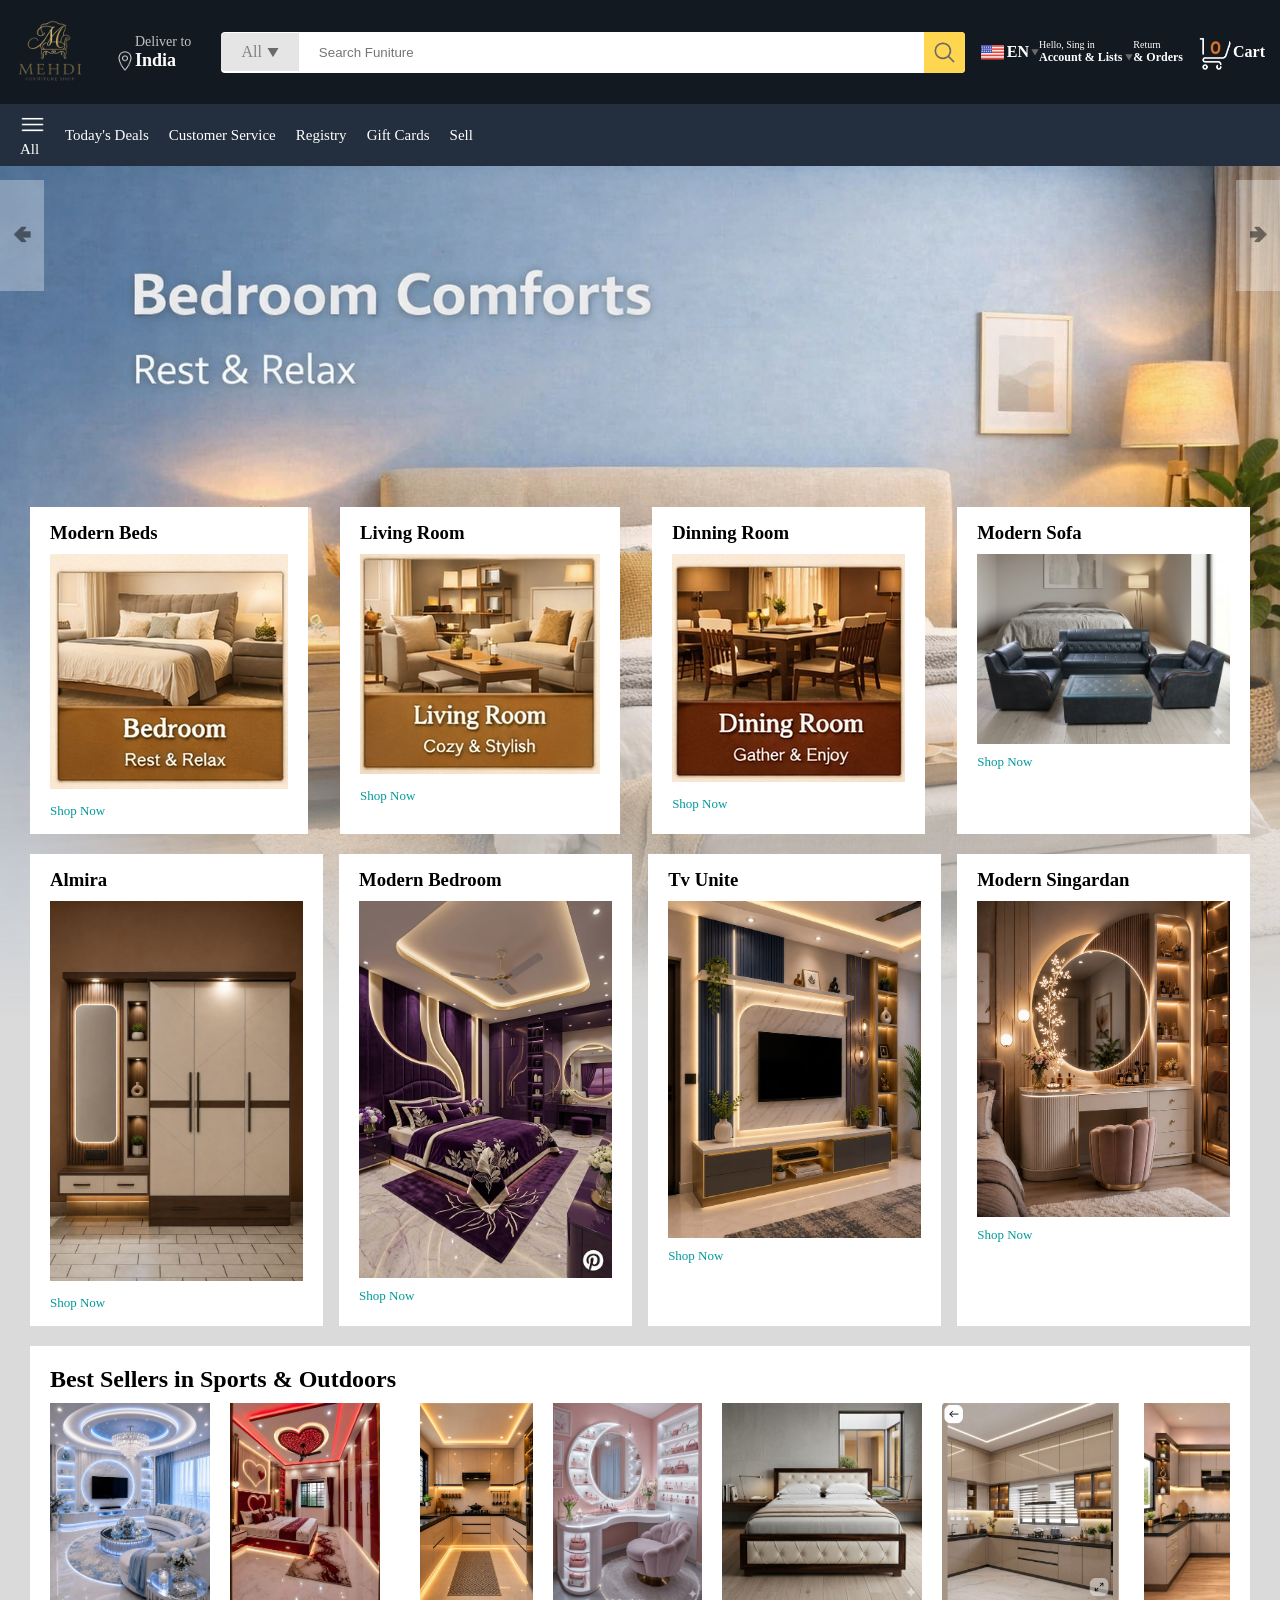
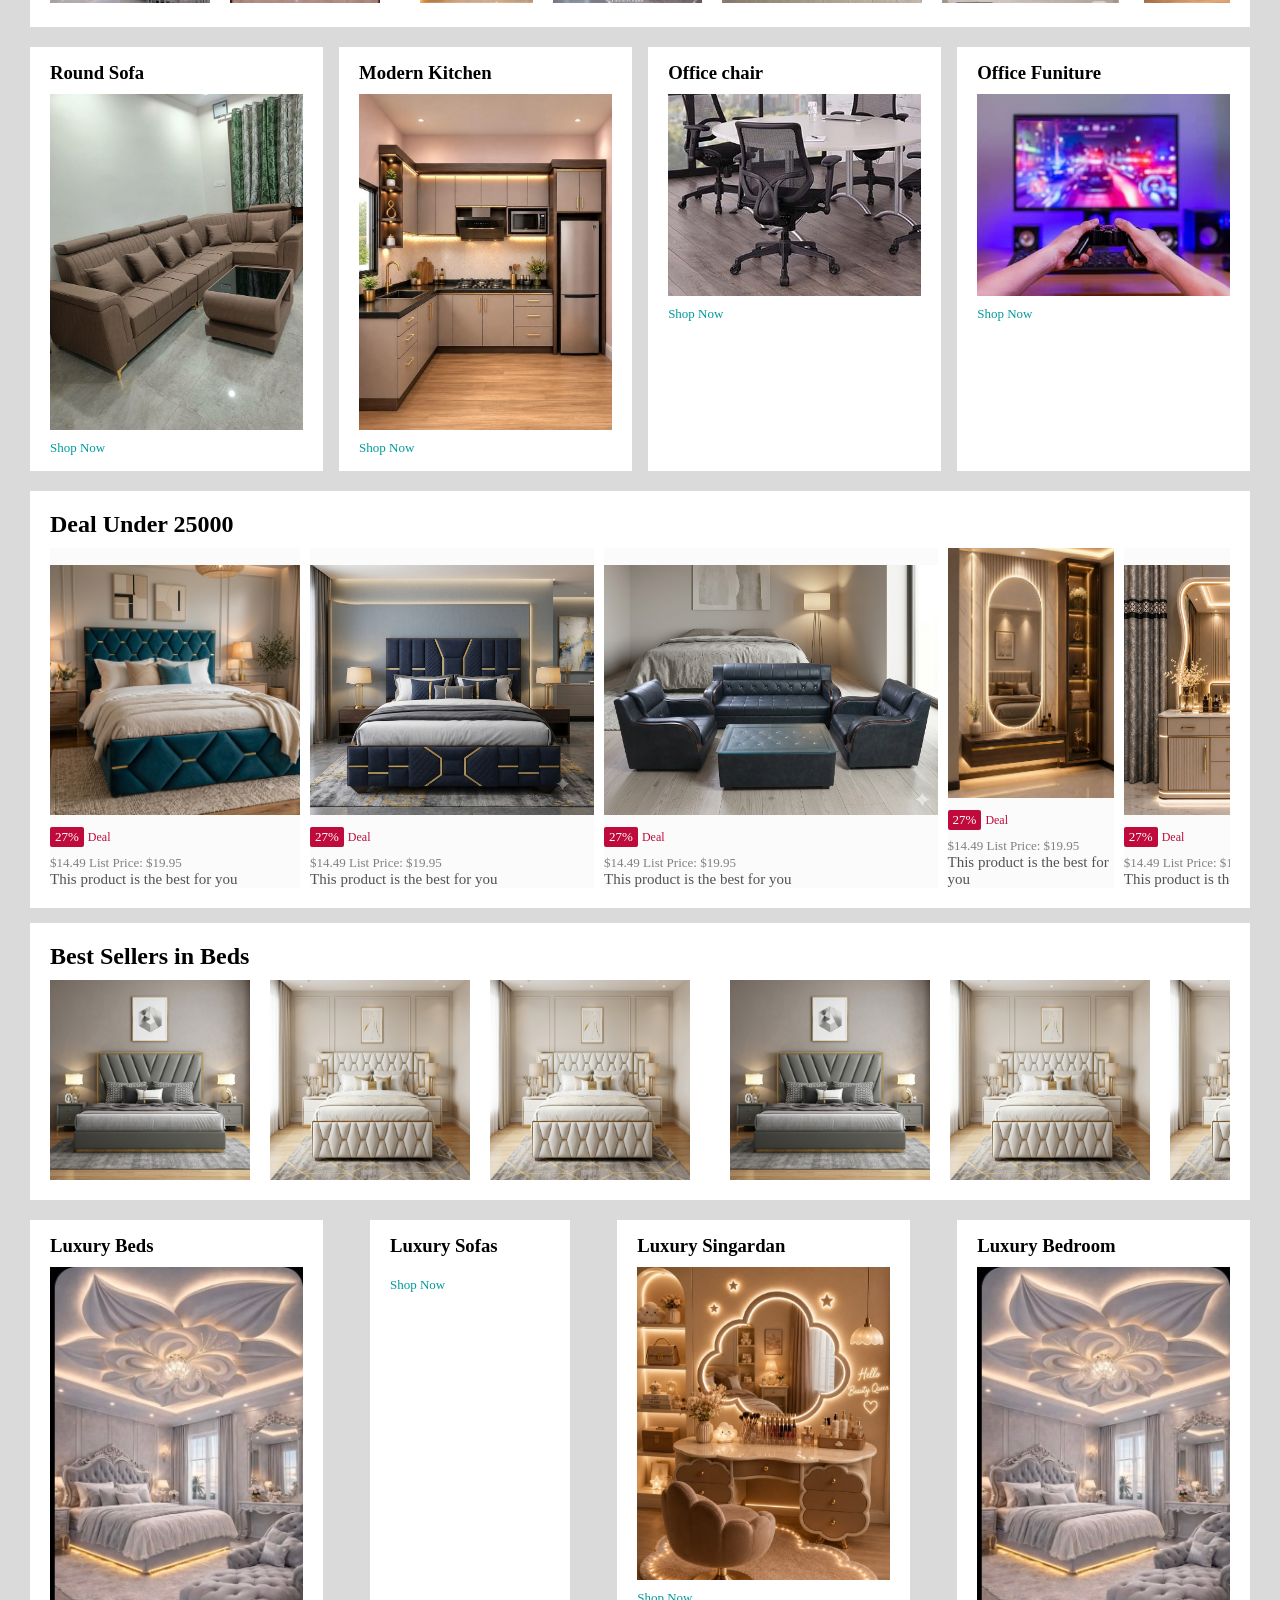
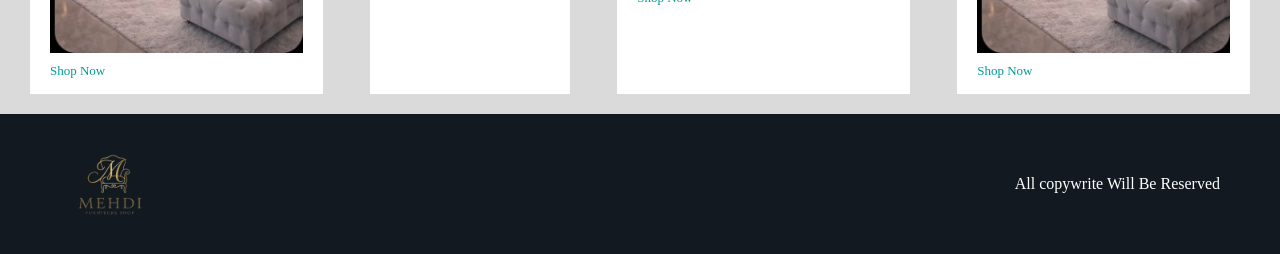
==== commit 518c730d: "making every type of product its own gallery" ====
--- a/index.html
+++ b/index.html
@@ -80,18 +80,25 @@
 <div class="box-row header-box">
     <div class="box-col">
         <h3>Modern Beds</h3>
-        <img src="./Assets.Frondend/Bed Room.png" alt="">
-        <a href="/">Shop Now</a>
+        <a href="bedimages.html">
+            <img src="./Assets.Frondend/Bed Room.png" alt="">
+            <a href="/">Shop Now</a>
+        </a>
     </div>
     <div class="box-col">
         <h3>Living Room </h3>
-        <img src="./Assets.Frondend/catogry-1.png" alt="">
-        <a href="/">Shop Now</a>
+        <a href="livingroom.html">
+            <img src="./Assets.Frondend/catogry-1.png" alt="">
+            <a href="/">Shop Now</a>
+        </a>
     </div>
     <div class="box-col">
         <h3>Dinning Room </h3>
-        <img src="./Assets.Frondend/dinning Room.png" alt="">
-        <a href="/">Shop Now</a>
+        <a href="diningtable.html">
+            <img src="./Assets.Frondend/dinning Room.png" alt="">
+            <a href="/">Shop Now</a>
+        </a>
+        
     </div>
     <div class="box-col">
         <h3>Modern Sofa </h3>
@@ -103,8 +110,10 @@
 <div class="box-row">
     <div class="box-col">
         <h3>Almira</h3>
-        <img src="Funiture.Assets/Almira/7c76601fefdf03628aecefd7e465a7f9.jpg" alt="">
-        <a href="/">Shop Now</a>
+        <a href="almira.html">
+            <img src="Funiture.Assets/Almira/7c76601fefdf03628aecefd7e465a7f9.jpg" alt="">
+            <a href="/">Shop Now</a>
+        </a>
     </div>
     <div class="box-col">
         <h3>Modern Bedroom</h3>
--- a/style.css
+++ b/style.css
@@ -149,7 +149,9 @@
     font-size: 13px;
     color: #009999;
     font-weight: 500;
-
+}
+.box-col a img{
+    max-width: 100%;
 }
 .header-box{
     margin-top: -40vw;
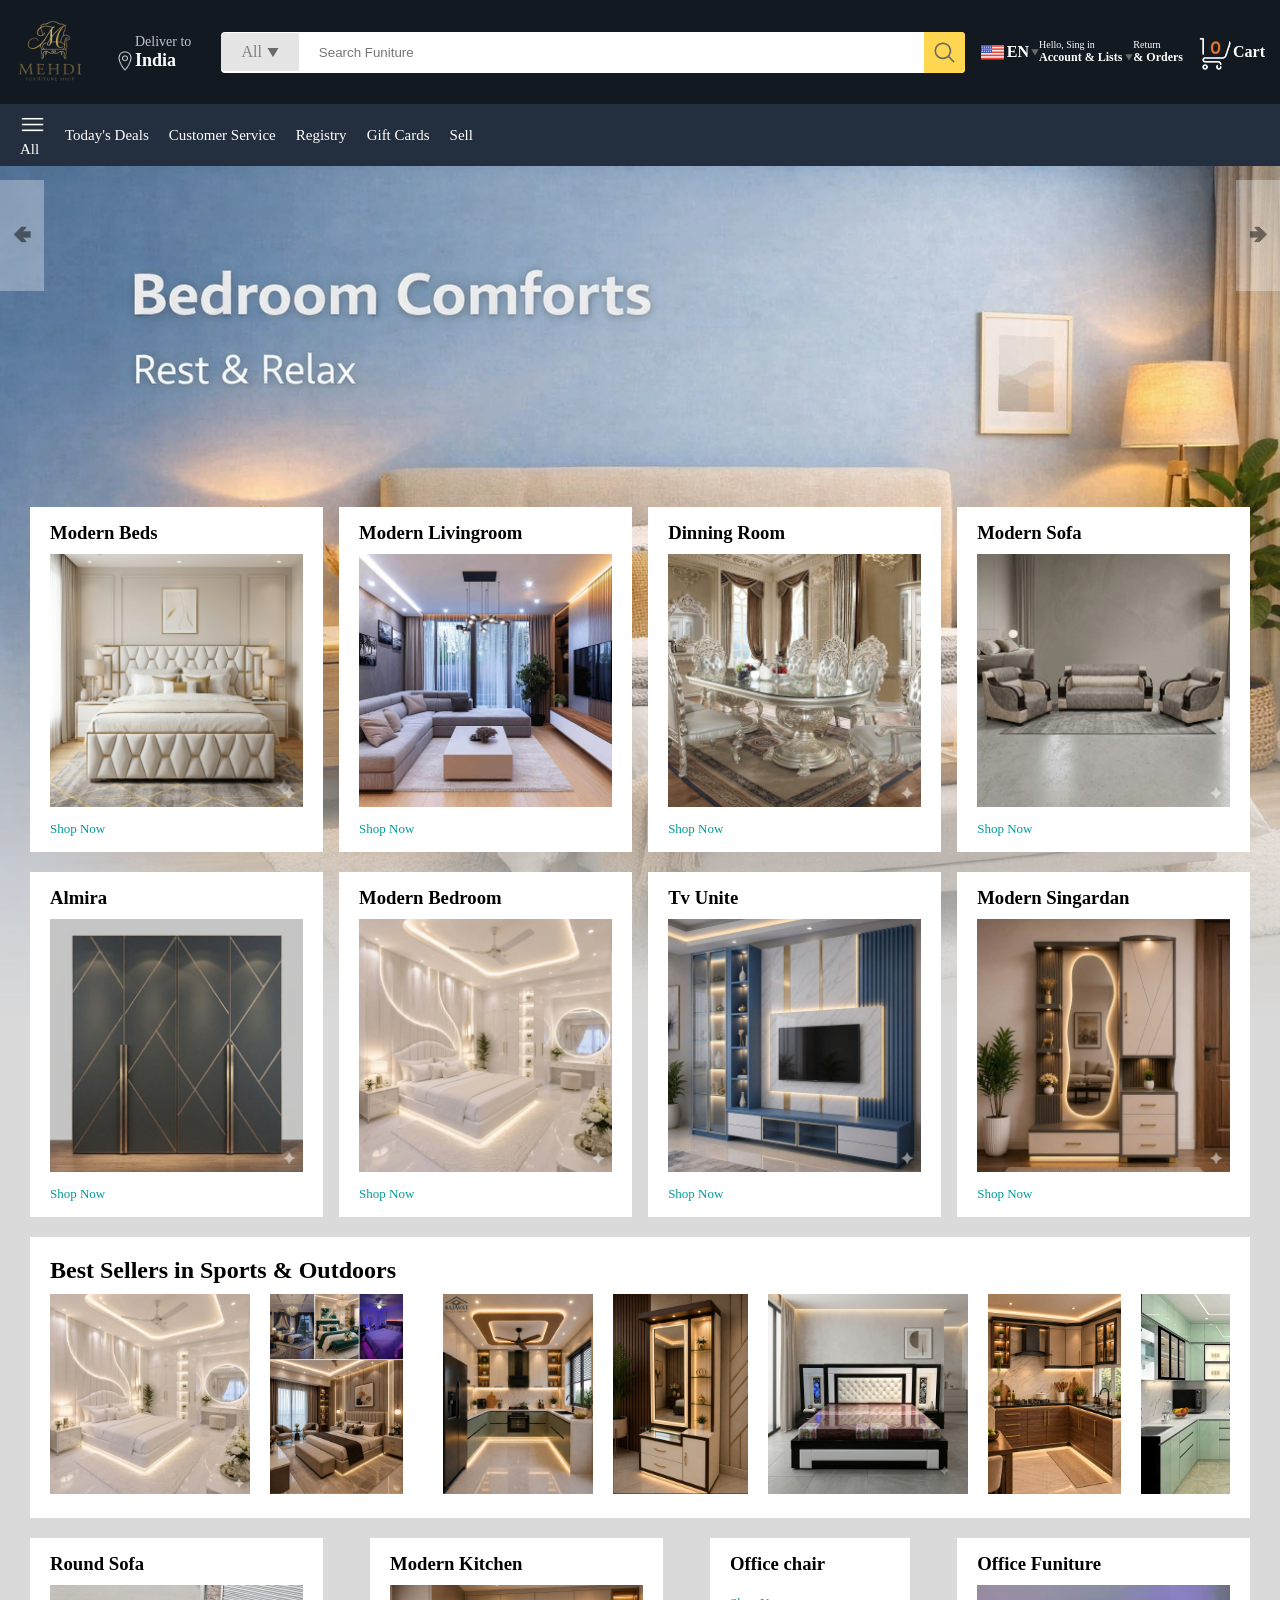
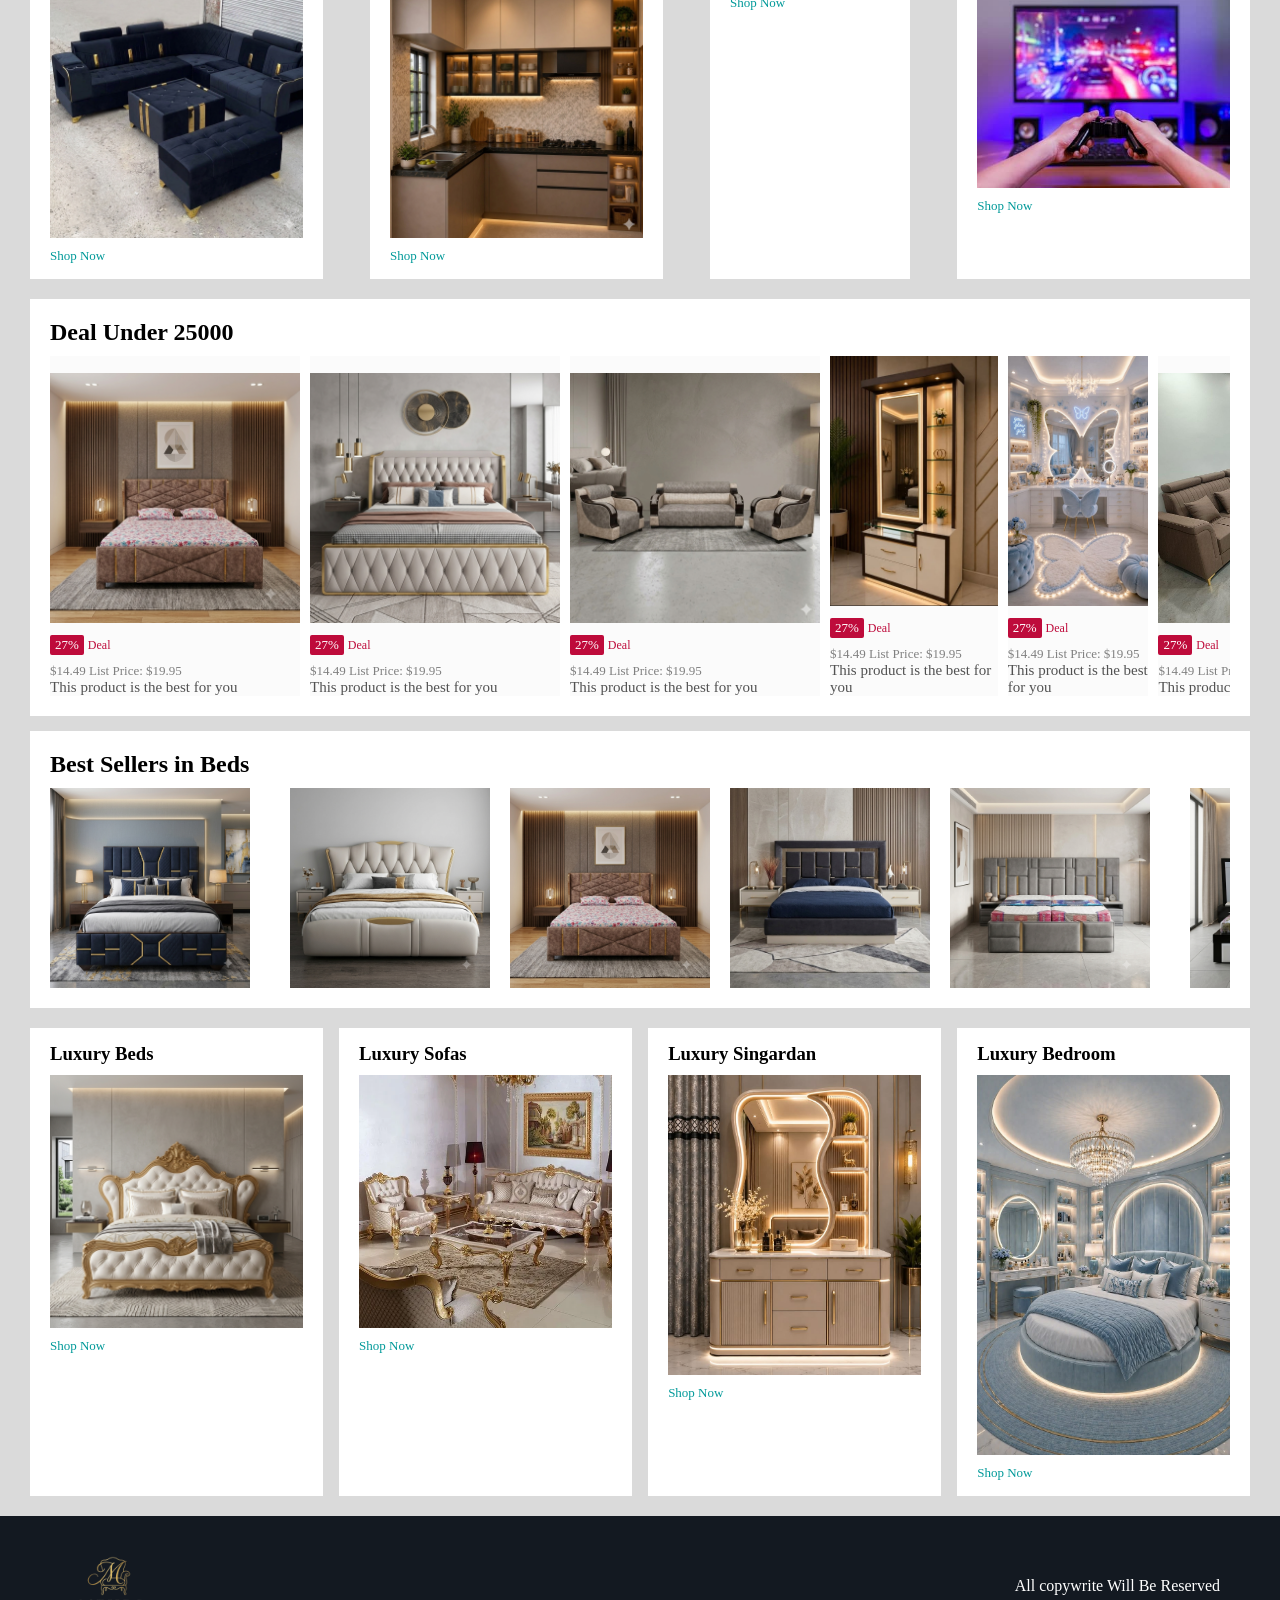
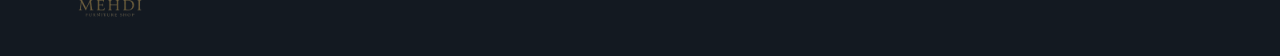
==== commit 34eb6c5c: "addding new images and update old once" ====
--- a/index.html
+++ b/index.html
@@ -81,54 +81,60 @@
     <div class="box-col">
         <h3>Modern Beds</h3>
         <a href="bedimages.html">
-            <img src="./Assets.Frondend/Bed Room.png" alt="">
-            <a href="/">Shop Now</a>
-        </a>
-    </div>
-    <div class="box-col">
-        <h3>Living Room </h3>
+            <img src="./Funiture.Assets/Modern Beds/image_af815346.jpg" alt="">
+            <a href="/">Shop Now</a>
+        </a>
+    </div>
+    <div class="box-col">
+        <h3>Modern Livingroom </h3>
         <a href="livingroom.html">
-            <img src="./Assets.Frondend/catogry-1.png" alt="">
+            <img src="./Funiture.Assets/living Room/living-room-images (3).jpg" alt="">
             <a href="/">Shop Now</a>
         </a>
     </div>
     <div class="box-col">
         <h3>Dinning Room </h3>
         <a href="diningtable.html">
-            <img src="./Assets.Frondend/dinning Room.png" alt="">
-            <a href="/">Shop Now</a>
-        </a>
-        
+            <img src="./Funiture.Assets/Dining table/Dining-table-Image.jpg" alt="">
+            <a href="/">Shop Now</a>
+        </a>
     </div>
     <div class="box-col">
         <h3>Modern Sofa </h3>
-        <img src="Funiture.Assets/Sofa/image_c493860e.png" alt="">
-        <a href="/">Shop Now</a>
-    </div>
-</div>
-
+        <a href="sofa.html">
+            <img src="./Funiture.Assets/Sofa/image_110e8472.jpg" alt="">
+            <a href="/">Shop Now</a>
+        </a>
+    </div>
+</div>
 <div class="box-row">
     <div class="box-col">
         <h3>Almira</h3>
         <a href="almira.html">
-            <img src="Funiture.Assets/Almira/7c76601fefdf03628aecefd7e465a7f9.jpg" alt="">
+            <img src="Funiture.Assets/Almira/image_b6a49584.jpg" alt="">
             <a href="/">Shop Now</a>
         </a>
     </div>
     <div class="box-col">
         <h3>Modern Bedroom</h3>
-        <img src="Funiture.Assets/Modern Bedroom/0f92cb5575e9c7bd67f589ea1e775f5e.jpg" alt="">
-        <a href="/">Shop Now</a>
+        <a href="modernbedroom.html">
+            <img src="Funiture.Assets/Modern Bedroom/image_c5f87de0.jpg" alt="">
+            <a href="/">Shop Now</a>
+        </a>
     </div>
     <div class="box-col">
         <h3>Tv Unite </h3>
-        <img src="Funiture.Assets/Tv Unite/82c1d1e77525d2ed719c188bdc1c5f07 (1).jpg" alt="">
-        <a href="/">Shop Now</a>
+        <a href="tyunite.html">
+            <img src="./Funiture.Assets/Tv Unite/image_ae394e3a.jpg" alt="">
+            <a href="/">Shop Now</a>
+        </a>
     </div>
     <div class="box-col">
         <h3>Modern Singardan </h3>
-        <img src="./Funiture.Assets/Singardan/1fd7172ad89ebd7ae3ab6b354fdc9533.jpg" alt="">
-        <a href="/">Shop Now</a>
+        <a href="singardan.html">
+            <img src="./Funiture.Assets/Singardan/image_4d00c3f8.jpg" alt="">
+            <a href="/">Shop Now</a>
+        </a>
     </div>
 </div>
 
@@ -136,34 +142,34 @@
     <h2>Best Sellers in Sports & Outdoors</h2>
     <div class="products">
         <a href="product.html">
-        <img src="Funiture.Assets/Modern Bedroom/2c1c780a9c4761e593fba30f07698406 (1).jpg" alt=""></a>
-        <img src="Funiture.Assets/Modern Bedroom/ecadd4dc624ede7b50c93ba7d96f8632.jpg" alt="">
-        <img src="Funiture.Assets/Modern Beds/1788025199668 (1).png" alt="">
-        <img src="Funiture.Assets/Modern Kitchen/003c42a72e4564ec8e895cafd365d207.jpg" alt="">
-        <img src="Funiture.Assets/Singardan/05dd88fe7ca3577349f7a3674c05ec4e.jpg" alt="">
-        <img src="Funiture.Assets/Modern Beds/image_8cc354cf (1).png" alt="">
-        <img src="Funiture.Assets/Modern Kitchen/dbb5f12852e6b1d090a144836c84bac3.jpg" alt="">
-        <img src="Funiture.Assets/Modern Kitchen/2f869797a57ff9c927826bd1ebc0e3da.jpg" alt="">
-        <img src="Funiture.Assets/Singardan/18d7931c16b03d81771c2fa566222067.jpg" alt="">
-        <img src="Funiture.Assets/Modern Bedroom/fac0e32def8507b31214bcfb5a255f2f.jpg" alt="">
-        <img src="Funiture.Assets/Singardan/376e814a744de1010f6174fc00ffb531.jpg" alt="">
+        <img src="Funiture.Assets/Modern Bedroom/image_c5f87de0.jpg" alt=""></a>
+        <img src="Funiture.Assets/Modern Bedroom/Modern-Bedroom-images (13).jpg" alt="">
+        <img src="Funiture.Assets/Modern Beds/Modern-bed-Images (12).png" alt="">
+        <img src="Funiture.Assets/Modern Kitchen/Modern-Kitchen-images (13).jpg" alt="">
+        <img src="Funiture.Assets/Singardan/Modern-Singardan-Images (16).jpg" alt="">
+        <img src="Funiture.Assets/Modern Beds/Modern-bed-Images (17).png" alt="">
+        <img src="Funiture.Assets/Modern Kitchen/Modern-Kitchen-images (17).jpg" alt="">
+        <img src="Funiture.Assets/Modern Kitchen/Modern-Kitchen-images (11).jpg" alt="">
+        <img src="Funiture.Assets/Singardan/Modern-Singardan-Images (21).jpg" alt="">
+        <img src="Funiture.Assets/Modern Bedroom/Modern-Bedroom-images (15).jpg" alt="">
+        <img src="Funiture.Assets/Singardan/Modern-Singardan-Images (18).jpg" alt="">
     </div>
 </div>
 
 <div class="box-row">
     <div class="box-col">
         <h3>Round Sofa</h3>
-        <img src="Funiture.Assets/Round Sofas/fd1e9c9f9996624b5a71abb56abe0a3f.jpg" alt="">
+        <img src="Funiture.Assets/Round Sofas/image_688be6cf.jpg" alt="">
         <a href="/">Shop Now</a>
     </div>
     <div class="box-col">
         <h3>Modern Kitchen</h3>
-        <img src="Funiture.Assets/Modern Kitchen/2f869797a57ff9c927826bd1ebc0e3da.jpg" alt="">
+        <img src="Funiture.Assets/Modern Kitchen/image_b8d8cb6.jpg" alt="">
         <a href="/">Shop Now</a>
     </div>
     <div class="box-col">
         <h3>Office chair</h3>
-        <img src="./Assets/box3-3.jpg" alt="">
+        <img src="./Assets.Frondend/Office Must Have.png" alt="">
         <a href="/">Shop Now</a>
     </div>
     <div class="box-col">
@@ -178,117 +184,117 @@
     <div class="products">
         <div class="products-card">
             <div class="product-img-container">
-                <img src="Funiture.Assets/Modern Beds/1788022608166 (1).png" alt="">
-            </div>
-            <div class="product-offer">
-                <p>27%</p> <span>Deal</span>
-            </div>
-            <p class="product-price">$<span>14.49</span> List Price: $19.95</p>
-            <h4>This product is the best for you</h4>
-        </div>
-         <div class="products-card">
-            <div class="product-img-container">
-                <img src="Funiture.Assets/Modern Beds/1788022333424 (1).png" alt="">
-            </div>
-            <div class="product-offer">
-                <p>27%</p> <span>Deal</span>
-            </div>
-            <p class="product-price">$<span>14.49</span> List Price: $19.95</p>
-            <h4>This product is the best for you</h4>
-        </div>
-         <div class="products-card">
-            <div class="product-img-container">
-                <img src="Funiture.Assets/Sofa/image_c493860e.png" alt="">
-            </div>
-            <div class="product-offer">
-                <p>27%</p> <span>Deal</span>
-            </div>
-            <p class="product-price">$<span>14.49</span> List Price: $19.95</p>
-            <h4>This product is the best for you</h4>
-        </div>
-         <div class="products-card">
-            <div class="product-img-container">
-                <img src="Funiture.Assets/Singardan/2abcb1a774801f71b1f83629aebeb2b1.jpg" alt="">
-            </div>
-            <div class="product-offer">
-                <p>27%</p> <span>Deal</span>
-            </div>
-            <p class="product-price">$<span>14.49</span> List Price: $19.95</p>
-            <h4>This product is the best for you</h4>
-        </div>
-         <div class="products-card">
-            <div class="product-img-container">
-                <img src="Funiture.Assets/Singardan/dfe014e1787459c9d70c131089a67f19.jpg" alt="">
-            </div>
-            <div class="product-offer">
-                <p>27%</p> <span>Deal</span>
-            </div>
-            <p class="product-price">$<span>14.49</span> List Price: $19.95</p>
-            <h4>This product is the best for you</h4>
-        </div>
-         <div class="products-card">
-            <div class="product-img-container">
-                <img src="Funiture.Assets/Sofa/image_ebf425ec.png" alt="">
-            </div>
-            <div class="product-offer">
-                <p>27%</p> <span>Deal</span>
-            </div>
-            <p class="product-price">$<span>14.49</span> List Price: $19.95</p>
-            <h4>This product is the best for you</h4>
-        </div>
-         <div class="products-card">
-            <div class="product-img-container">
-                <img src="Funiture.Assets/Singardan/f0177e5949046a874a5d9f72956c1ae6.jpg" alt="">
-            </div>
-            <div class="product-offer">
-                <p>27%</p> <span>Deal</span>
-            </div>
-            <p class="product-price">$<span>14.49</span> List Price: $19.95</p>
-            <h4>This product is the best for you</h4>
-        </div>
-         <div class="products-card">
-            <div class="product-img-container">
-                <img src="Funiture.Assets/Almira/image_3fefe80e (1).png" alt="">
-            </div>
-            <div class="product-offer">
-                <p>27%</p> <span>Deal</span>
-            </div>
-            <p class="product-price">$<span>14.49</span> List Price: $19.95</p>
-            <h4>This product is the best for you</h4>
-        </div>
-         <div class="products-card">
-            <div class="product-img-container">
-                <img src="Funiture.Assets/Modern Beds/1788069206041.png" alt="">
-            </div>
-            <div class="product-offer">
-                <p>27%</p> <span>Deal</span>
-            </div>
-            <p class="product-price">$<span>14.49</span> List Price: $19.95</p>
-            <h4>This product is the best for you</h4>
-        </div>
-         <div class="products-card">
-            <div class="product-img-container">
-                <img src="Funiture.Assets/Modern Beds/1788022795597 (1).png" alt="">
-            </div>
-            <div class="product-offer">
-                <p>27%</p> <span>Deal</span>
-            </div>
-            <p class="product-price">$<span>14.49</span> List Price: $19.95</p>
-            <h4>This product is the best for you</h4>
-        </div>
-         <div class="products-card">
-            <div class="product-img-container">
-                <img src="Funiture.Assets/Modern Beds/1788022795597 (1).png" alt="">
-            </div>
-            <div class="product-offer">
-                <p>27%</p> <span>Deal</span>
-            </div>
-            <p class="product-price">$<span>14.49</span> List Price: $19.95</p>
-            <h4>This product is the best for you</h4>
-        </div>
-         <div class="products-card">
-            <div class="product-img-container">
-                <img src="Funiture.Assets/Modern Beds/image_6dcbc931.png" alt="">
+                <img src="Funiture.Assets/Modern Beds/Modern-bed-Images (14).png" alt="">
+            </div>
+            <div class="product-offer">
+                <p>27%</p> <span>Deal</span>
+            </div>
+            <p class="product-price">$<span>14.49</span> List Price: $19.95</p>
+            <h4>This product is the best for you</h4>
+        </div>
+         <div class="products-card">
+            <div class="product-img-container">
+                <img src="Funiture.Assets/Modern Beds/Modern-bed-Images (25).png" alt="">
+            </div>
+            <div class="product-offer">
+                <p>27%</p> <span>Deal</span>
+            </div>
+            <p class="product-price">$<span>14.49</span> List Price: $19.95</p>
+            <h4>This product is the best for you</h4>
+        </div>
+         <div class="products-card">
+            <div class="product-img-container">
+                <img src="Funiture.Assets/Sofa/image_110e8472.jpg" alt="">
+            </div>
+            <div class="product-offer">
+                <p>27%</p> <span>Deal</span>
+            </div>
+            <p class="product-price">$<span>14.49</span> List Price: $19.95</p>
+            <h4>This product is the best for you</h4>
+        </div>
+         <div class="products-card">
+            <div class="product-img-container">
+                <img src="Funiture.Assets/Singardan/Modern-Singardan-Images (16).jpg" alt="">
+            </div>
+            <div class="product-offer">
+                <p>27%</p> <span>Deal</span>
+            </div>
+            <p class="product-price">$<span>14.49</span> List Price: $19.95</p>
+            <h4>This product is the best for you</h4>
+        </div>
+         <div class="products-card">
+            <div class="product-img-container">
+                <img src="Funiture.Assets/Singardan/Modern-Singardan-Images (25).jpg" alt="">
+            </div>
+            <div class="product-offer">
+                <p>27%</p> <span>Deal</span>
+            </div>
+            <p class="product-price">$<span>14.49</span> List Price: $19.95</p>
+            <h4>This product is the best for you</h4>
+        </div>
+         <div class="products-card">
+            <div class="product-img-container">
+                <img src="Funiture.Assets/Round Sofas/Round-Sofa-Images (11).jpg" alt="">
+            </div>
+            <div class="product-offer">
+                <p>27%</p> <span>Deal</span>
+            </div>
+            <p class="product-price">$<span>14.49</span> List Price: $19.95</p>
+            <h4>This product is the best for you</h4>
+        </div>
+         <div class="products-card">
+            <div class="product-img-container">
+                <img src="Funiture.Assets/Singardan/Modern-Singardan-Images (27).jpg" alt="">
+            </div>
+            <div class="product-offer">
+                <p>27%</p> <span>Deal</span>
+            </div>
+            <p class="product-price">$<span>14.49</span> List Price: $19.95</p>
+            <h4>This product is the best for you</h4>
+        </div>
+         <div class="products-card">
+            <div class="product-img-container">
+                <img src="Funiture.Assets/Almira/Modern-Almira-Images (3).jpg" alt="">
+            </div>
+            <div class="product-offer">
+                <p>27%</p> <span>Deal</span>
+            </div>
+            <p class="product-price">$<span>14.49</span> List Price: $19.95</p>
+            <h4>This product is the best for you</h4>
+        </div>
+         <div class="products-card">
+            <div class="product-img-container">
+                <img src="Funiture.Assets/Modern Beds/Modern-bed-Images (22).png" alt="">
+            </div>
+            <div class="product-offer">
+                <p>27%</p> <span>Deal</span>
+            </div>
+            <p class="product-price">$<span>14.49</span> List Price: $19.95</p>
+            <h4>This product is the best for you</h4>
+        </div>
+         <div class="products-card">
+            <div class="product-img-container">
+                <img src="Funiture.Assets/Modern Beds/Modern-bed-Images (21).png" alt="">
+            </div>
+            <div class="product-offer">
+                <p>27%</p> <span>Deal</span>
+            </div>
+            <p class="product-price">$<span>14.49</span> List Price: $19.95</p>
+            <h4>This product is the best for you</h4>
+        </div>
+         <div class="products-card">
+            <div class="product-img-container">
+                <img src="Funiture.Assets/Modern Beds/Modern-bed-Images (18).png" alt="">
+            </div>
+            <div class="product-offer">
+                <p>27%</p> <span>Deal</span>
+            </div>
+            <p class="product-price">$<span>14.49</span> List Price: $19.95</p>
+            <h4>This product is the best for you</h4>
+        </div>
+         <div class="products-card">
+            <div class="product-img-container">
+                <img src="Funiture.Assets/Modern Beds/Modern-bed-Images (28).png" alt="">
             </div>
             <div class="product-offer">
                 <p>27%</p> <span>Deal</span>
@@ -301,36 +307,63 @@
 <div class="product-slider">
     <h2>Best Sellers in Beds</h2>
     <div class="products">
-        <img src="Funiture.Assets/Modern Beds/1788069206041.png" alt="">
-        <img src="Funiture.Assets/Modern Beds/1788022795597 (1).png" alt="">
-        <img src="Funiture.Assets/Modern Beds/1788022795597 (1).png" alt="">
-        <img src="Funiture.Assets/Modern Beds/image_6dcbc931.png" alt="">
-        <img src="Funiture.Assets/Modern Beds/1788069206041.png" alt="">
-        <img src="Funiture.Assets/Modern Beds/1788022795597 (1).png" alt="">
-        <img src="Funiture.Assets/Modern Beds/1788022795597 (1).png" alt="">
-        <img src="Funiture.Assets/Modern Beds/image_6dcbc931.png" alt="">
-        <img src="Funiture.Assets/Modern Beds/1788069206041.png" alt="">
+        <img src="Funiture.Assets/Modern Beds/Modern-bed-Images (1).png" alt="">
+        <img src="Funiture.Assets/Modern Beds/Modern-bed-Images (10).png" alt="">
+        <img src="Funiture.Assets/Modern Beds/Modern-bed-Images (13).png" alt="">
+        <img src="Funiture.Assets/Modern Beds/Modern-bed-Images (14).png" alt="">
+        <img src="Funiture.Assets/Modern Beds/Modern-bed-Images (15).png" alt="">
+        <img src="Funiture.Assets/Modern Beds/Modern-bed-Images (16).png" alt="">
+        <img src="Funiture.Assets/Modern Beds/Modern-bed-Images (51).png" alt="">
+        <img src="Funiture.Assets/Modern Beds/Modern-bed-Images (17).png" alt="">
+        <img src="Funiture.Assets/Modern Beds/Modern-bed-Images (18).png" alt="">
+        <img src="Funiture.Assets/Modern Beds/Modern-bed-Images (19).png" alt="">
+        <img src="Funiture.Assets/Modern Beds/Modern-bed-Images (20).png" alt="">
+        <img src="Funiture.Assets/Modern Beds/Modern-bed-Images (21).png" alt="">
+        <img src="Funiture.Assets/Modern Beds/Modern-bed-Images (22).png" alt="">
+        <img src="Funiture.Assets/Modern Beds/Modern-bed-Images (23).png" alt="">
+        <img src="Funiture.Assets/Modern Beds/Modern-bed-Images (24).png" alt="">
+        <img src="Funiture.Assets/Modern Beds/Modern-bed-Images (25).png" alt="">
+        <img src="Funiture.Assets/Modern Beds/Modern-bed-Images (26).png" alt="">
+        <img src="Funiture.Assets/Modern Beds/Modern-bed-Images (27).png" alt="">
+        <img src="Funiture.Assets/Modern Beds/Modern-bed-Images (28).png" alt="">
+        <img src="Funiture.Assets/Modern Beds/Modern-bed-Images (29).png" alt="">
+        <img src="Funiture.Assets/Modern Beds/Modern-bed-Images (30).png" alt="">
+        <img src="Funiture.Assets/Modern Beds/Modern-bed-Images (31).png" alt="">
+        <img src="Funiture.Assets/Modern Beds/Modern-bed-Images (32).png" alt="">
+        <img src="Funiture.Assets/Modern Beds/Modern-bed-Images (33).png" alt="">
+        <img src="Funiture.Assets/Modern Beds/Modern-bed-Images (34).png" alt="">
+        <img src="Funiture.Assets/Modern Beds/Modern-bed-Images (35).png" alt="">
+        <img src="Funiture.Assets/Modern Beds/Modern-bed-Images (36).png" alt="">
+        <img src="Funiture.Assets/Modern Beds/Modern-bed-Images (37).png" alt="">
+        <img src="Funiture.Assets/Modern Beds/Modern-bed-Images (38).png" alt="">
+        <img src="Funiture.Assets/Modern Beds/Modern-bed-Images (49).png" alt="">
+        <img src="Funiture.Assets/Modern Beds/Modern-bed-Images (48).png" alt="">
+        <img src="Funiture.Assets/Modern Beds/Modern-bed-Images (47).png" alt="">
+        <img src="Funiture.Assets/Modern Beds/Modern-bed-Images (46).png" alt="">
+        <img src="Funiture.Assets/Modern Beds/Modern-bed-Images (43).png" alt="">
+        <img src="Funiture.Assets/Modern Beds/Modern-bed-Images (44).png" alt="">
+        <img src="Funiture.Assets/Modern Beds/Modern-bed-Images (45).png" alt="">
     </div>
 </div>
 <div class="box-row">
     <div class="box-col">
         <h3>Luxury Beds</h3>
-        <img src="Funiture.Assets/Modern Bedroom/2e7c274e23bfd30a238694bd85da9c8a.jpg" alt="">
+        <img src="Funiture.Assets/Modern Beds/Modern-bed-Images (33).png" alt="">
         <a href="/">Shop Now</a>
     </div>
     <div class="box-col">
         <h3>Luxury Sofas</h3>
-        <img src="Funiture.Assets/Modern Beds/image_2c1797b6-1.png" alt="">
+        <img src="Funiture.Assets/Sofa/luxry-sofa.webp" alt="">
         <a href="/">Shop Now</a>
     </div>
     <div class="box-col">
         <h3>Luxury Singardan</h3>
-        <img src="Funiture.Assets/Singardan/6c6a1519a584e0d3a545418c2af0b93e.jpg" alt="">
+        <img src="Funiture.Assets/Singardan/Modern-Singardan-Images (49).jpg" alt="">
         <a href="/">Shop Now</a>
     </div>
     <div class="box-col">
         <h3>Luxury Bedroom</h3>
-        <img src="Funiture.Assets/Modern Bedroom/2e7c274e23bfd30a238694bd85da9c8a.jpg" alt="">
+        <img src="Funiture.Assets/Modern Bedroom/Modern-Bedroom-images (83).jpg" alt="">
         <a href="/">Shop Now</a>
     </div>
 </div>
--- a/style.css
+++ b/style.css
@@ -152,10 +152,11 @@
 }
 .box-col a img{
     max-width: 100%;
-}
+}      
 .header-box{
     margin-top: -40vw;
-}
+}      
+
 .product-slider{
     background: #fff;
     margin: 0 30px;
@@ -168,6 +169,7 @@
     overflow-x: auto;
     gap: 20px;
     margin-top: 10px;
+
 
 }
 .product-slider .products img{
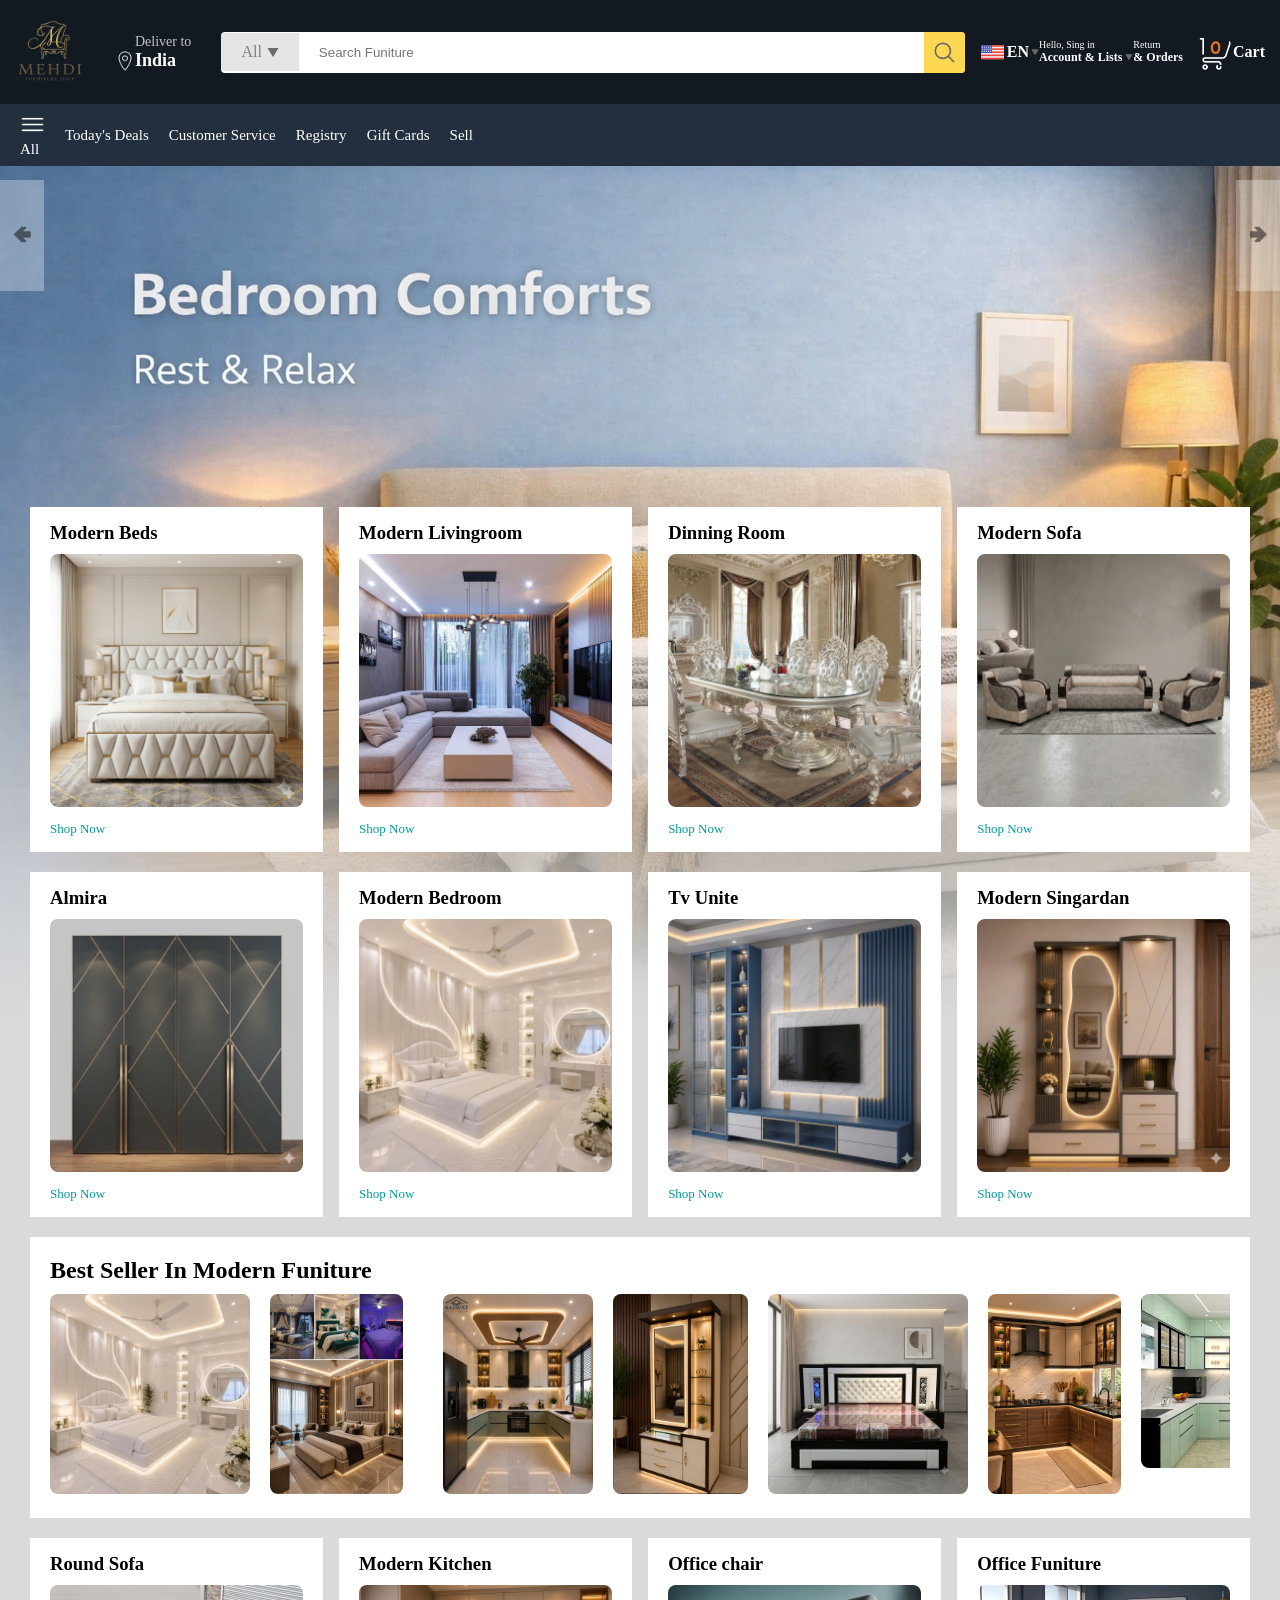
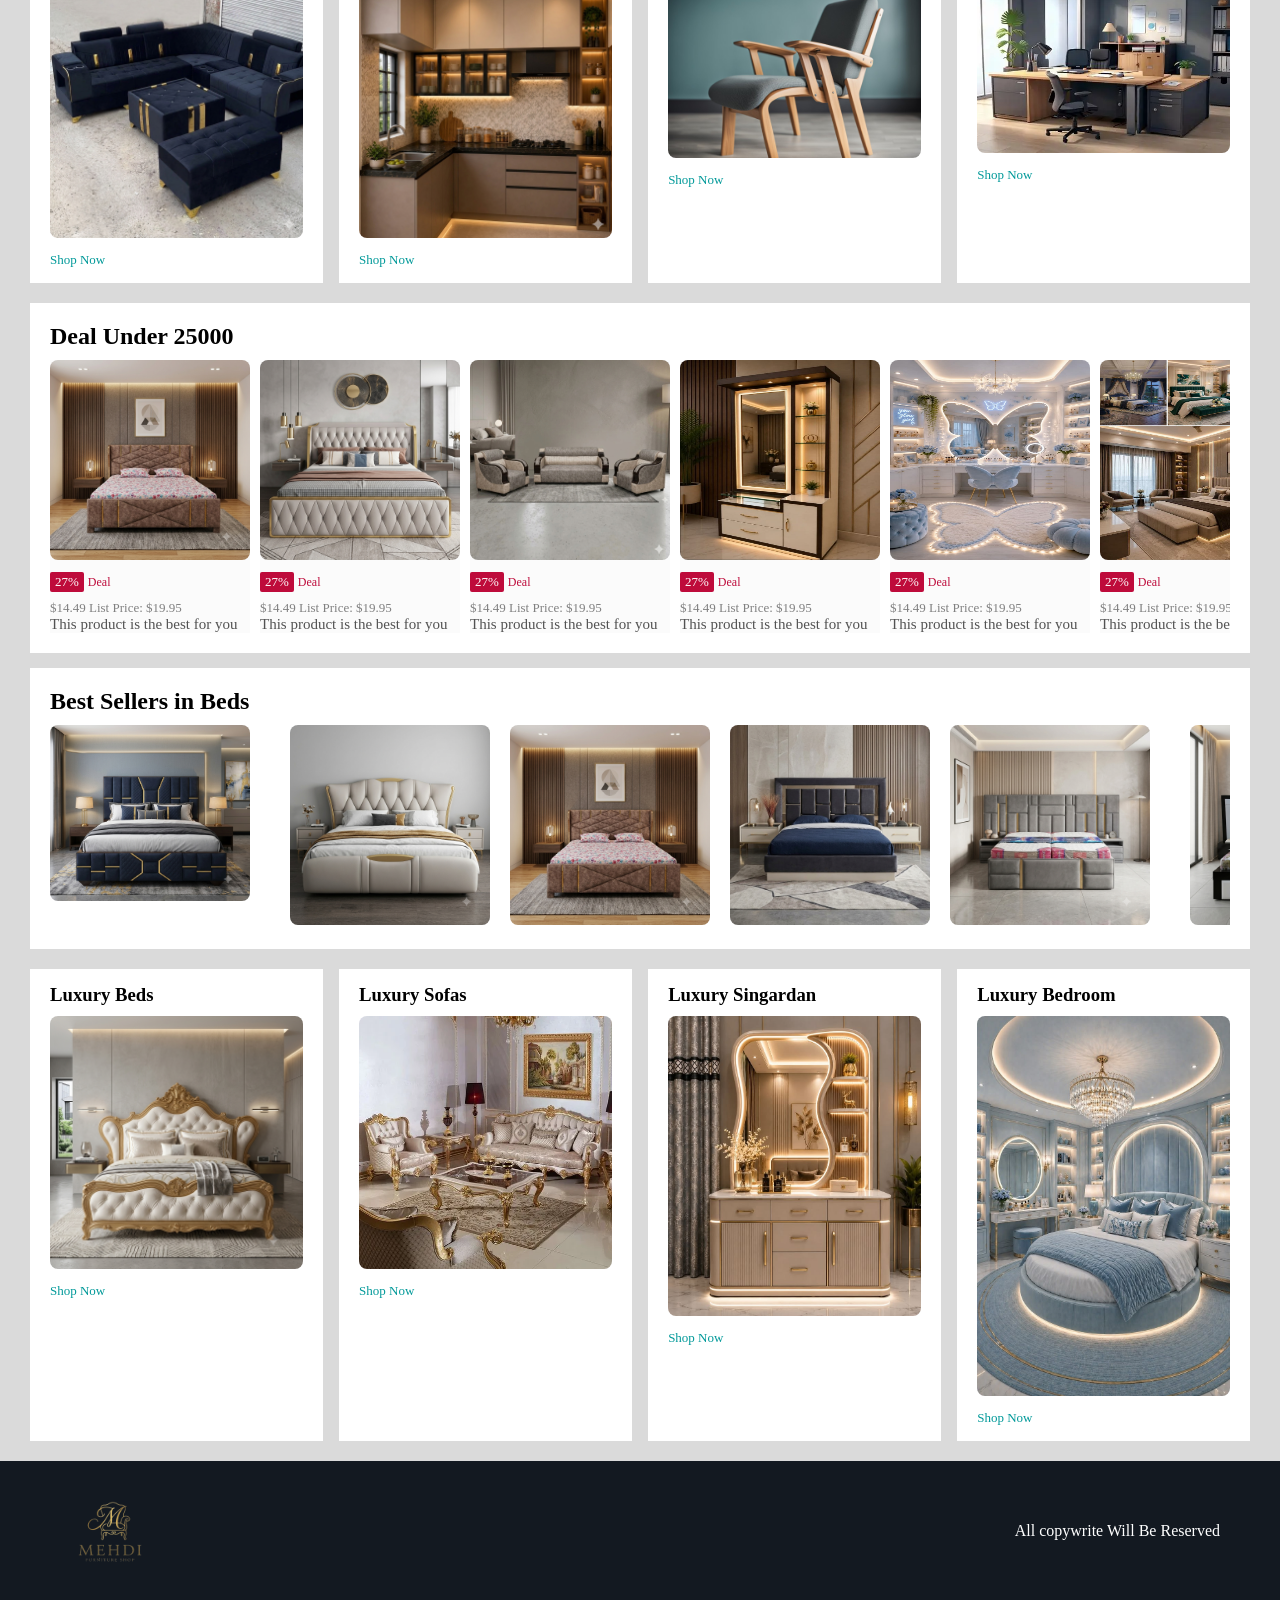
==== commit 44128028: "updating the images" ====
--- a/index.html
+++ b/index.html
@@ -139,42 +139,45 @@
 </div>
 
 <div class="product-slider">
-    <h2>Best Sellers in Sports & Outdoors</h2>
+    <h2>Best Seller In Modern Funiture</h2>
     <div class="products">
-        <a href="product.html">
-        <img src="Funiture.Assets/Modern Bedroom/image_c5f87de0.jpg" alt=""></a>
-        <img src="Funiture.Assets/Modern Bedroom/Modern-Bedroom-images (13).jpg" alt="">
-        <img src="Funiture.Assets/Modern Beds/Modern-bed-Images (12).png" alt="">
-        <img src="Funiture.Assets/Modern Kitchen/Modern-Kitchen-images (13).jpg" alt="">
-        <img src="Funiture.Assets/Singardan/Modern-Singardan-Images (16).jpg" alt="">
-        <img src="Funiture.Assets/Modern Beds/Modern-bed-Images (17).png" alt="">
-        <img src="Funiture.Assets/Modern Kitchen/Modern-Kitchen-images (17).jpg" alt="">
-        <img src="Funiture.Assets/Modern Kitchen/Modern-Kitchen-images (11).jpg" alt="">
-        <img src="Funiture.Assets/Singardan/Modern-Singardan-Images (21).jpg" alt="">
-        <img src="Funiture.Assets/Modern Bedroom/Modern-Bedroom-images (15).jpg" alt="">
-        <img src="Funiture.Assets/Singardan/Modern-Singardan-Images (18).jpg" alt="">
+        <a href="modernbedroom.html"><img src="Funiture.Assets/Modern Bedroom/image_c5f87de0.jpg" alt=""></a>
+        <a href="modernbedroom.html"><img src="Funiture.Assets/Modern Bedroom/Modern-Bedroom-images (13).jpg" alt=""></a>
+        <a href="bedimages.html"><img src="Funiture.Assets/Modern Beds/Modern-bed-Images (12).png" alt=""></a>
+        <a href="modernkitchen.html"><img src="Funiture.Assets/Modern Kitchen/Modern-Kitchen-images (13).jpg" alt=""></a>
+        <a href="singardan.html"><img src="Funiture.Assets/Singardan/Modern-Singardan-Images (16).jpg" alt=""></a>
+        <a href="bedimages.html"><img src="Funiture.Assets/Modern Beds/Modern-bed-Images (17).png" alt=""></a>
+        <a href="modernkitchen.html"><img src="Funiture.Assets/Modern Kitchen/Modern-Kitchen-images (17).jpg" alt=""></a>
+        <a href="modernkitchen.html"><img src="Funiture.Assets/Modern Kitchen/Modern-Kitchen-images (11).jpg" alt=""></a>
+        <a href="singardan.html"><img src="Funiture.Assets/Singardan/Modern-Singardan-Images (21).jpg" alt=""></a>
+        <a href="modernbedroom.html"><img src="Funiture.Assets/Modern Bedroom/Modern-Bedroom-images (15).jpg" alt=""></a>
+        <a href="singardan.html"><img src="Funiture.Assets/Singardan/Modern-Singardan-Images (18).jpg" alt=""></a>
     </div>
 </div>
 
 <div class="box-row">
     <div class="box-col">
         <h3>Round Sofa</h3>
-        <img src="Funiture.Assets/Round Sofas/image_688be6cf.jpg" alt="">
+        <a href="roundsofa.html">
+        <img src="Funiture.Assets/Round Sofas/image_688be6cf.jpg" alt=""></a>
         <a href="/">Shop Now</a>
     </div>
     <div class="box-col">
         <h3>Modern Kitchen</h3>
-        <img src="Funiture.Assets/Modern Kitchen/image_b8d8cb6.jpg" alt="">
+        <a href="modernkitchen.html">
+        <img src="Funiture.Assets/Modern Kitchen/image_b8d8cb6.jpg" alt=""></a>
         <a href="/">Shop Now</a>
     </div>
     <div class="box-col">
         <h3>Office chair</h3>
-        <img src="./Assets.Frondend/Office Must Have.png" alt="">
+        <a href="Officechair.html">
+        <img src="./Funiture.Assets/Office Chair/Office-Chair-Images (4).jpg" alt=""></a>
         <a href="/">Shop Now</a>
     </div>
     <div class="box-col">
         <h3>Office Funiture</h3>
-        <img src="./Assets/box3-4.jpg" alt="">
+        <a href="OfficeFuniture.html">
+        <img src="./Funiture.Assets/Office Funiture/Office-funiture-images (3).webp" alt=""></a>
         <a href="/">Shop Now</a>
     </div>
 </div>
@@ -184,117 +187,141 @@
     <div class="products">
         <div class="products-card">
             <div class="product-img-container">
+                <a href="bedimages.html">
                 <img src="Funiture.Assets/Modern Beds/Modern-bed-Images (14).png" alt="">
-            </div>
-            <div class="product-offer">
-                <p>27%</p> <span>Deal</span>
-            </div>
-            <p class="product-price">$<span>14.49</span> List Price: $19.95</p>
-            <h4>This product is the best for you</h4>
-        </div>
-         <div class="products-card">
-            <div class="product-img-container">
+                </a>
+            </div>
+            <div class="product-offer">
+                <p>27%</p> <span>Deal</span>
+            </div>
+            <p class="product-price">$<span>14.49</span> List Price: $19.95</p>
+            <h4>This product is the best for you</h4>
+        </div>
+         <div class="products-card">
+            <div class="product-img-container">
+                <a href="bedimages.html">
                 <img src="Funiture.Assets/Modern Beds/Modern-bed-Images (25).png" alt="">
-            </div>
-            <div class="product-offer">
-                <p>27%</p> <span>Deal</span>
-            </div>
-            <p class="product-price">$<span>14.49</span> List Price: $19.95</p>
-            <h4>This product is the best for you</h4>
-        </div>
-         <div class="products-card">
-            <div class="product-img-container">
+                </a>
+            </div>
+            <div class="product-offer">
+                <p>27%</p> <span>Deal</span>
+            </div>
+            <p class="product-price">$<span>14.49</span> List Price: $19.95</p>
+            <h4>This product is the best for you</h4>
+        </div>
+         <div class="products-card">
+            <div class="product-img-container">
+                <a href="sofa.html">
                 <img src="Funiture.Assets/Sofa/image_110e8472.jpg" alt="">
-            </div>
-            <div class="product-offer">
-                <p>27%</p> <span>Deal</span>
-            </div>
-            <p class="product-price">$<span>14.49</span> List Price: $19.95</p>
-            <h4>This product is the best for you</h4>
-        </div>
-         <div class="products-card">
-            <div class="product-img-container">
+                </a>
+            </div>
+            <div class="product-offer">
+                <p>27%</p> <span>Deal</span>
+            </div>
+            <p class="product-price">$<span>14.49</span> List Price: $19.95</p>
+            <h4>This product is the best for you</h4>
+        </div>
+         <div class="products-card">
+            <div class="product-img-container">
+                <a href="singardan.html">
                 <img src="Funiture.Assets/Singardan/Modern-Singardan-Images (16).jpg" alt="">
-            </div>
-            <div class="product-offer">
-                <p>27%</p> <span>Deal</span>
-            </div>
-            <p class="product-price">$<span>14.49</span> List Price: $19.95</p>
-            <h4>This product is the best for you</h4>
-        </div>
-         <div class="products-card">
-            <div class="product-img-container">
+                </a>
+            </div>
+            <div class="product-offer">
+                <p>27%</p> <span>Deal</span>
+            </div>
+            <p class="product-price">$<span>14.49</span> List Price: $19.95</p>
+            <h4>This product is the best for you</h4>
+        </div>
+         <div class="products-card">
+            <div class="product-img-container">
+                <a href="singardan.html">
                 <img src="Funiture.Assets/Singardan/Modern-Singardan-Images (25).jpg" alt="">
-            </div>
-            <div class="product-offer">
-                <p>27%</p> <span>Deal</span>
-            </div>
-            <p class="product-price">$<span>14.49</span> List Price: $19.95</p>
-            <h4>This product is the best for you</h4>
-        </div>
-         <div class="products-card">
-            <div class="product-img-container">
-                <img src="Funiture.Assets/Round Sofas/Round-Sofa-Images (11).jpg" alt="">
-            </div>
-            <div class="product-offer">
-                <p>27%</p> <span>Deal</span>
-            </div>
-            <p class="product-price">$<span>14.49</span> List Price: $19.95</p>
-            <h4>This product is the best for you</h4>
-        </div>
-         <div class="products-card">
-            <div class="product-img-container">
+                </a>
+            </div>
+            <div class="product-offer">
+                <p>27%</p> <span>Deal</span>
+            </div>
+            <p class="product-price">$<span>14.49</span> List Price: $19.95</p>
+            <h4>This product is the best for you</h4>
+        </div>
+         <div class="products-card">
+            <div class="product-img-container">
+                <a href="modernbedroom.html">
+                <img src="Funiture.Assets/Modern Bedroom/Modern-Bedroom-images (13).jpg" alt="">
+                </a>
+            </div>
+            <div class="product-offer">
+                <p>27%</p> <span>Deal</span>
+            </div>
+            <p class="product-price">$<span>14.49</span> List Price: $19.95</p>
+            <h4>This product is the best for you</h4>
+        </div>
+         <div class="products-card">
+            <div class="product-img-container">
+                <a href="singardan.html">
                 <img src="Funiture.Assets/Singardan/Modern-Singardan-Images (27).jpg" alt="">
-            </div>
-            <div class="product-offer">
-                <p>27%</p> <span>Deal</span>
-            </div>
-            <p class="product-price">$<span>14.49</span> List Price: $19.95</p>
-            <h4>This product is the best for you</h4>
-        </div>
-         <div class="products-card">
-            <div class="product-img-container">
-                <img src="Funiture.Assets/Almira/Modern-Almira-Images (3).jpg" alt="">
-            </div>
-            <div class="product-offer">
-                <p>27%</p> <span>Deal</span>
-            </div>
-            <p class="product-price">$<span>14.49</span> List Price: $19.95</p>
-            <h4>This product is the best for you</h4>
-        </div>
-         <div class="products-card">
-            <div class="product-img-container">
+                </a>
+            </div>
+            <div class="product-offer">
+                <p>27%</p> <span>Deal</span>
+            </div>
+            <p class="product-price">$<span>14.49</span> List Price: $19.95</p>
+            <h4>This product is the best for you</h4>
+        </div>
+         <div class="products-card">
+            <div class="product-img-container">
+                <a href="bedimages.html">
+                <img src="Funiture.Assets/Modern Beds/Modern-bed-Images (48).png" alt="">
+                </a>
+            </div>
+            <div class="product-offer">
+                <p>27%</p> <span>Deal</span>
+            </div>
+            <p class="product-price">$<span>14.49</span> List Price: $19.95</p>
+            <h4>This product is the best for you</h4>
+        </div>
+         <div class="products-card">
+            <div class="product-img-container">
+                <a href="bedimages.html">
                 <img src="Funiture.Assets/Modern Beds/Modern-bed-Images (22).png" alt="">
-            </div>
-            <div class="product-offer">
-                <p>27%</p> <span>Deal</span>
-            </div>
-            <p class="product-price">$<span>14.49</span> List Price: $19.95</p>
-            <h4>This product is the best for you</h4>
-        </div>
-         <div class="products-card">
-            <div class="product-img-container">
+                </a>
+            </div>
+            <div class="product-offer">
+                <p>27%</p> <span>Deal</span>
+            </div>
+            <p class="product-price">$<span>14.49</span> List Price: $19.95</p>
+            <h4>This product is the best for you</h4>
+        </div>
+         <div class="products-card">
+            <div class="product-img-container">
+                <a href="bedimages.html">
                 <img src="Funiture.Assets/Modern Beds/Modern-bed-Images (21).png" alt="">
-            </div>
-            <div class="product-offer">
-                <p>27%</p> <span>Deal</span>
-            </div>
-            <p class="product-price">$<span>14.49</span> List Price: $19.95</p>
-            <h4>This product is the best for you</h4>
-        </div>
-         <div class="products-card">
-            <div class="product-img-container">
+                </a>
+            </div>
+            <div class="product-offer">
+                <p>27%</p> <span>Deal</span>
+            </div>
+            <p class="product-price">$<span>14.49</span> List Price: $19.95</p>
+            <h4>This product is the best for you</h4>
+        </div>
+         <div class="products-card">
+            <div class="product-img-container">
+                <a href="bedimages.html">
                 <img src="Funiture.Assets/Modern Beds/Modern-bed-Images (18).png" alt="">
-            </div>
-            <div class="product-offer">
-                <p>27%</p> <span>Deal</span>
-            </div>
-            <p class="product-price">$<span>14.49</span> List Price: $19.95</p>
-            <h4>This product is the best for you</h4>
-        </div>
-         <div class="products-card">
-            <div class="product-img-container">
+                </a>
+            </div>
+            <div class="product-offer">
+                <p>27%</p> <span>Deal</span>
+            </div>
+            <p class="product-price">$<span>14.49</span> List Price: $19.95</p>
+            <h4>This product is the best for you</h4>
+        </div>
+         <div class="products-card">
+            <div class="product-img-container">
+                <a href="bedimages.html">
                 <img src="Funiture.Assets/Modern Beds/Modern-bed-Images (28).png" alt="">
+                </a>
             </div>
             <div class="product-offer">
                 <p>27%</p> <span>Deal</span>
@@ -307,63 +334,139 @@
 <div class="product-slider">
     <h2>Best Sellers in Beds</h2>
     <div class="products">
+        <a href="bedimages.html">
         <img src="Funiture.Assets/Modern Beds/Modern-bed-Images (1).png" alt="">
+        </a>
+        <a href="bedimages.html">
         <img src="Funiture.Assets/Modern Beds/Modern-bed-Images (10).png" alt="">
+        </a>
+        <a href="bedimages.html">
         <img src="Funiture.Assets/Modern Beds/Modern-bed-Images (13).png" alt="">
+        </a>
+        <a href="bedimages.html">
         <img src="Funiture.Assets/Modern Beds/Modern-bed-Images (14).png" alt="">
+        </a>
+        <a href="bedimages.html">
         <img src="Funiture.Assets/Modern Beds/Modern-bed-Images (15).png" alt="">
+        </a>
+        <a href="bedimages.html">
         <img src="Funiture.Assets/Modern Beds/Modern-bed-Images (16).png" alt="">
+        </a>
+        <a href="bedimages.html">
         <img src="Funiture.Assets/Modern Beds/Modern-bed-Images (51).png" alt="">
+        </a>
+        <a href="bedimages.html">
         <img src="Funiture.Assets/Modern Beds/Modern-bed-Images (17).png" alt="">
+        </a>
+        <a href="bedimages.html">
         <img src="Funiture.Assets/Modern Beds/Modern-bed-Images (18).png" alt="">
+        </a>
+        <a href="bedimages.html">
         <img src="Funiture.Assets/Modern Beds/Modern-bed-Images (19).png" alt="">
+        </a>
+        <a href="bedimages.html">
         <img src="Funiture.Assets/Modern Beds/Modern-bed-Images (20).png" alt="">
+        </a>
+        <a href="bedimages.html">
         <img src="Funiture.Assets/Modern Beds/Modern-bed-Images (21).png" alt="">
+        </a>
+        <a href="bedimages.html">
         <img src="Funiture.Assets/Modern Beds/Modern-bed-Images (22).png" alt="">
+        </a>
+        <a href="bedimages.html">
         <img src="Funiture.Assets/Modern Beds/Modern-bed-Images (23).png" alt="">
+        </a>
+        <a href="bedimages.html">
         <img src="Funiture.Assets/Modern Beds/Modern-bed-Images (24).png" alt="">
+        </a>
+        <a href="bedimages.html">
         <img src="Funiture.Assets/Modern Beds/Modern-bed-Images (25).png" alt="">
+        </a>
+        <a href="bedimages.html">
         <img src="Funiture.Assets/Modern Beds/Modern-bed-Images (26).png" alt="">
+        </a>
+        <a href="bedimages.html">
         <img src="Funiture.Assets/Modern Beds/Modern-bed-Images (27).png" alt="">
+        </a>
+        <a href="bedimages.html">
         <img src="Funiture.Assets/Modern Beds/Modern-bed-Images (28).png" alt="">
+        </a>
+        <a href="bedimages.html">
         <img src="Funiture.Assets/Modern Beds/Modern-bed-Images (29).png" alt="">
+        </a>
+        <a href="bedimages.html">
         <img src="Funiture.Assets/Modern Beds/Modern-bed-Images (30).png" alt="">
+        </a>
+        <a href="bedimages.html">
         <img src="Funiture.Assets/Modern Beds/Modern-bed-Images (31).png" alt="">
+        </a>
+        <a href="bedimages.html">
         <img src="Funiture.Assets/Modern Beds/Modern-bed-Images (32).png" alt="">
+        </a>
+        <a href="bedimages.html">
         <img src="Funiture.Assets/Modern Beds/Modern-bed-Images (33).png" alt="">
+        </a>
+        <a href="bedimages.html">
         <img src="Funiture.Assets/Modern Beds/Modern-bed-Images (34).png" alt="">
+        </a>
+        <a href="bedimages.html">
         <img src="Funiture.Assets/Modern Beds/Modern-bed-Images (35).png" alt="">
+        </a>
+        <a href="bedimages.html">
         <img src="Funiture.Assets/Modern Beds/Modern-bed-Images (36).png" alt="">
+        </a>
+        <a href="bedimages.html">
         <img src="Funiture.Assets/Modern Beds/Modern-bed-Images (37).png" alt="">
+        </a>
+        <a href="bedimages.html">
         <img src="Funiture.Assets/Modern Beds/Modern-bed-Images (38).png" alt="">
+        </a>
+        <a href="bedimages.html">
         <img src="Funiture.Assets/Modern Beds/Modern-bed-Images (49).png" alt="">
+        </a>
+        <a href="bedimages.html">
         <img src="Funiture.Assets/Modern Beds/Modern-bed-Images (48).png" alt="">
+        </a>
+        <a href="bedimages.html">
         <img src="Funiture.Assets/Modern Beds/Modern-bed-Images (47).png" alt="">
+        </a>
+        <a href="bedimages.html">
         <img src="Funiture.Assets/Modern Beds/Modern-bed-Images (46).png" alt="">
+        </a>
+        <a href="bedimages.html">
         <img src="Funiture.Assets/Modern Beds/Modern-bed-Images (43).png" alt="">
+        </a>
+        <a href="bedimages.html">
         <img src="Funiture.Assets/Modern Beds/Modern-bed-Images (44).png" alt="">
+        </a>
+        <a href="bedimages.html">
         <img src="Funiture.Assets/Modern Beds/Modern-bed-Images (45).png" alt="">
+        </a>
     </div>
 </div>
 <div class="box-row">
     <div class="box-col">
         <h3>Luxury Beds</h3>
-        <img src="Funiture.Assets/Modern Beds/Modern-bed-Images (33).png" alt="">
+        <a href="bedimages.html">
+        <img src="Funiture.Assets/Modern Beds/Modern-bed-Images (33).png" alt=""></a>
         <a href="/">Shop Now</a>
     </div>
     <div class="box-col">
         <h3>Luxury Sofas</h3>
-        <img src="Funiture.Assets/Sofa/luxry-sofa.webp" alt="">
+        <a href="luxrySofa.html">
+        <img src="Funiture.Assets/Sofa/luxry-sofa.webp" alt=""></a>
         <a href="/">Shop Now</a>
     </div>
     <div class="box-col">
         <h3>Luxury Singardan</h3>
-        <img src="Funiture.Assets/Singardan/Modern-Singardan-Images (49).jpg" alt="">
+        <a href="singardan.html">
+        <img src="Funiture.Assets/Singardan/Modern-Singardan-Images (49).jpg" alt=""></a>
         <a href="/">Shop Now</a>
     </div>
     <div class="box-col">
         <h3>Luxury Bedroom</h3>
-        <img src="Funiture.Assets/Modern Bedroom/Modern-Bedroom-images (83).jpg" alt="">
+        <a href="modernbedroom.html">
+        <img src="Funiture.Assets/Modern Bedroom/Modern-Bedroom-images (83).jpg" alt=""></a>
         <a href="/">Shop Now</a>
     </div>
 </div>
@@ -375,6 +478,3 @@
 </body>
 </html>
 
-
-
-
--- a/style.css
+++ b/style.css
@@ -142,7 +142,7 @@
     padding: 15px 20px;
     background: #fff;
     max-width: 24%;
-    min-width: 200px;
+    min-width: 120px;
     z-index: 1;
 }
 .box-col a {
@@ -151,7 +151,8 @@
     font-weight: 500;
 }
 .box-col a img{
-    max-width: 100%;
+    width: 100%;
+    border-radius: 8px;
 }      
 .header-box{
     margin-top: -40vw;
@@ -162,6 +163,7 @@
     margin: 0 30px;
     padding: 20px;
     margin-bottom: 15px;
+    min-height: 140px;
 
 }
 .product-slider .products{
@@ -175,6 +177,8 @@
 .product-slider .products img{
     max-height: 200px;
     max-width: 200px;
+    border-radius: 8px;
+    
 }
 .product-slider .products::-webkit-scrollbar{
     display: none;
@@ -215,8 +219,9 @@
     background: #fbfbfb;
 }
 .products-card img{
-    width: auto;
-    height: 250px;
+    width: 200px;
+    height: 200px;
+    border-radius: 8px;
 }
 .product-offer p{
     background: #be0b3b;
@@ -274,7 +279,7 @@
     }
 }
 
-@media only screen and (max-width: 600px){
+@media only screen and (max-width: 400px){
     .nav-country{
         display: none;
     }
@@ -317,7 +322,9 @@
         padding: 2vh 1vw;
         font-size: 15px;
     }
-   
+    .header-slider{
+        max-width: 100%;
+    }
     footer{
         justify-content: center;
         flex-direction: column;
